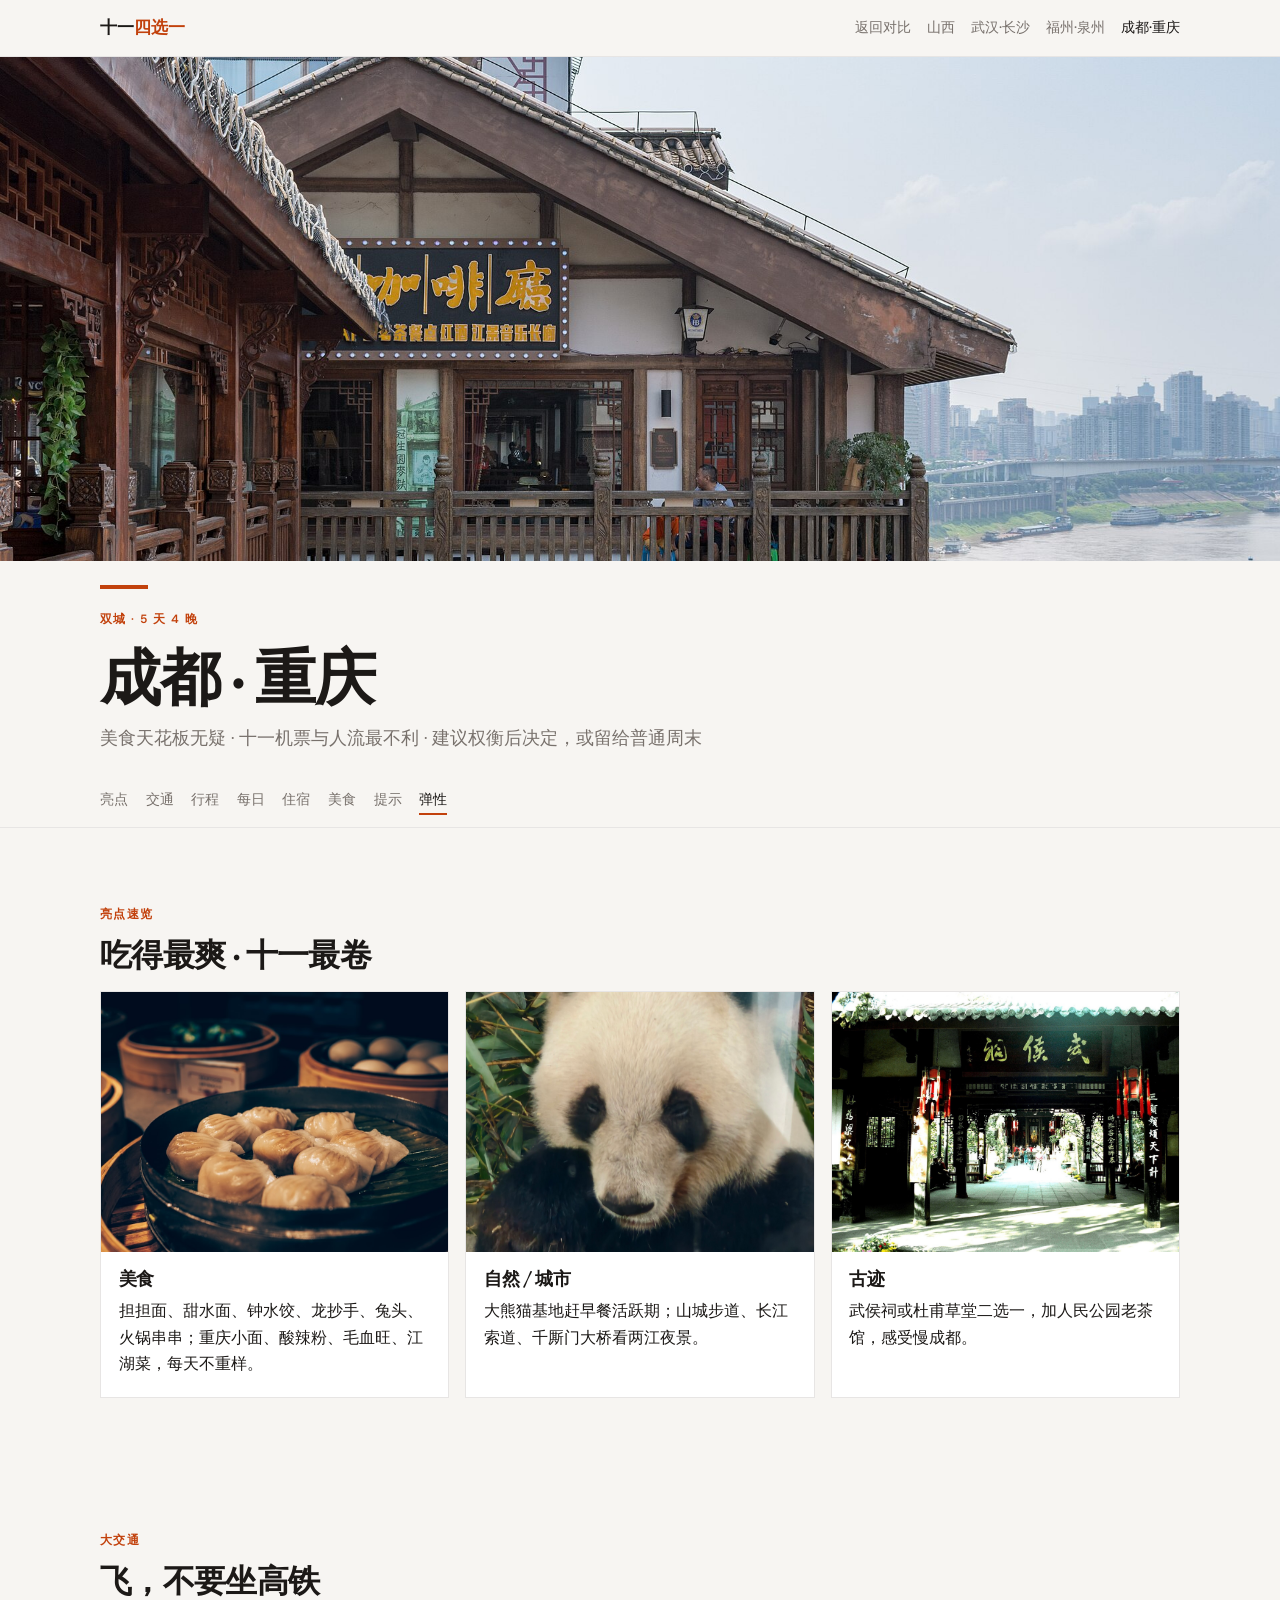
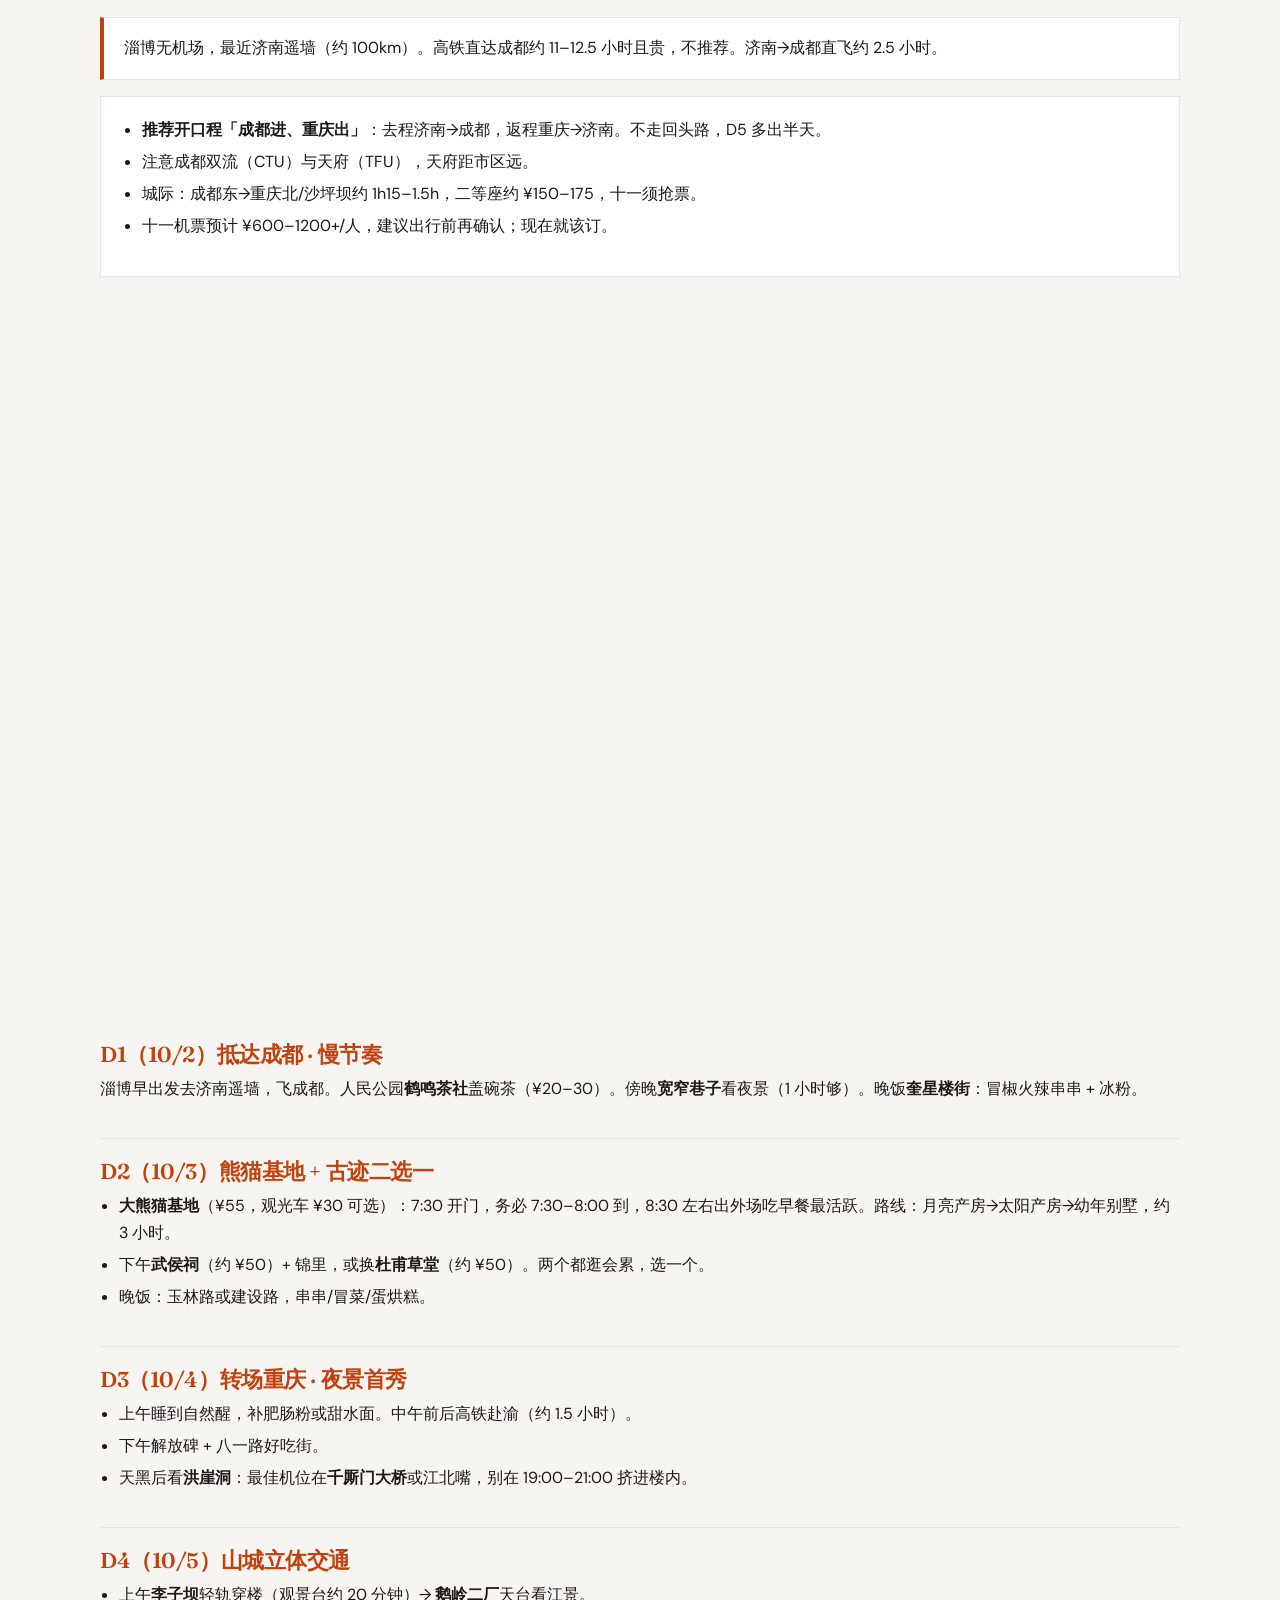
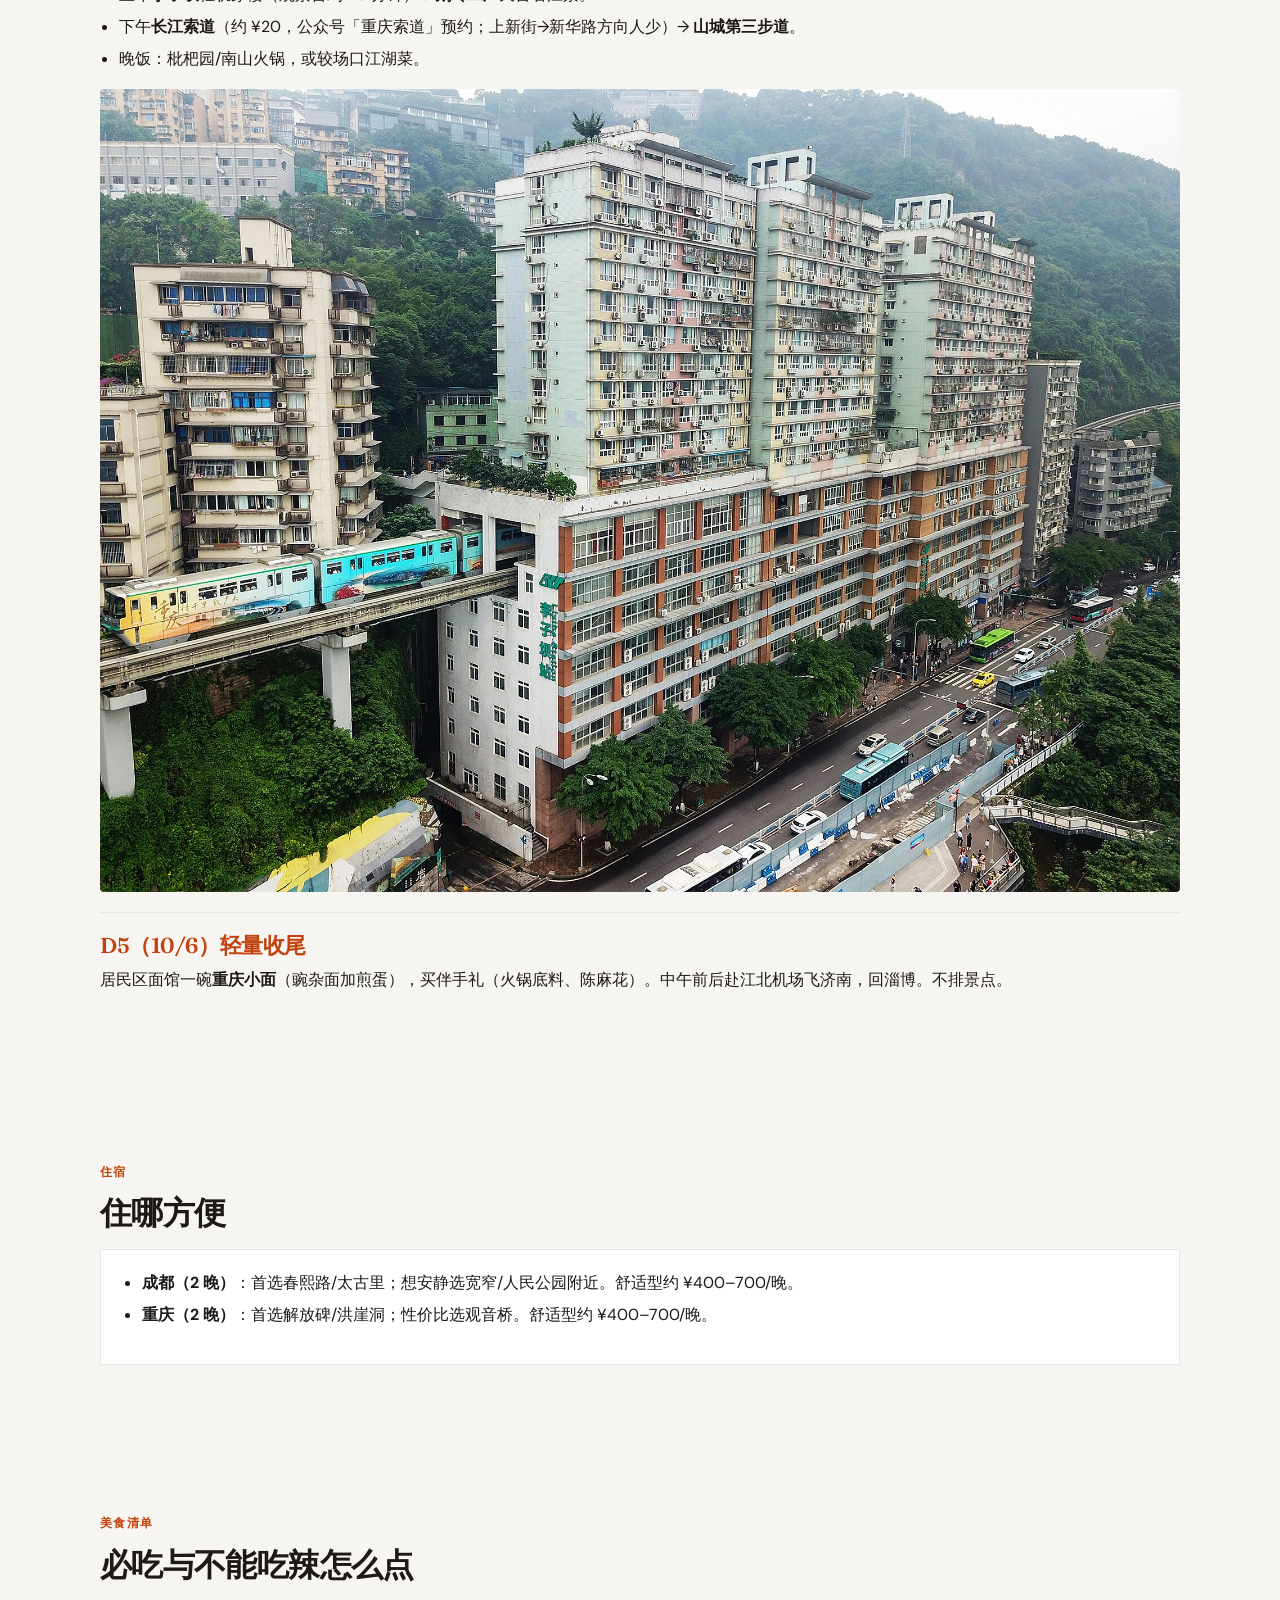
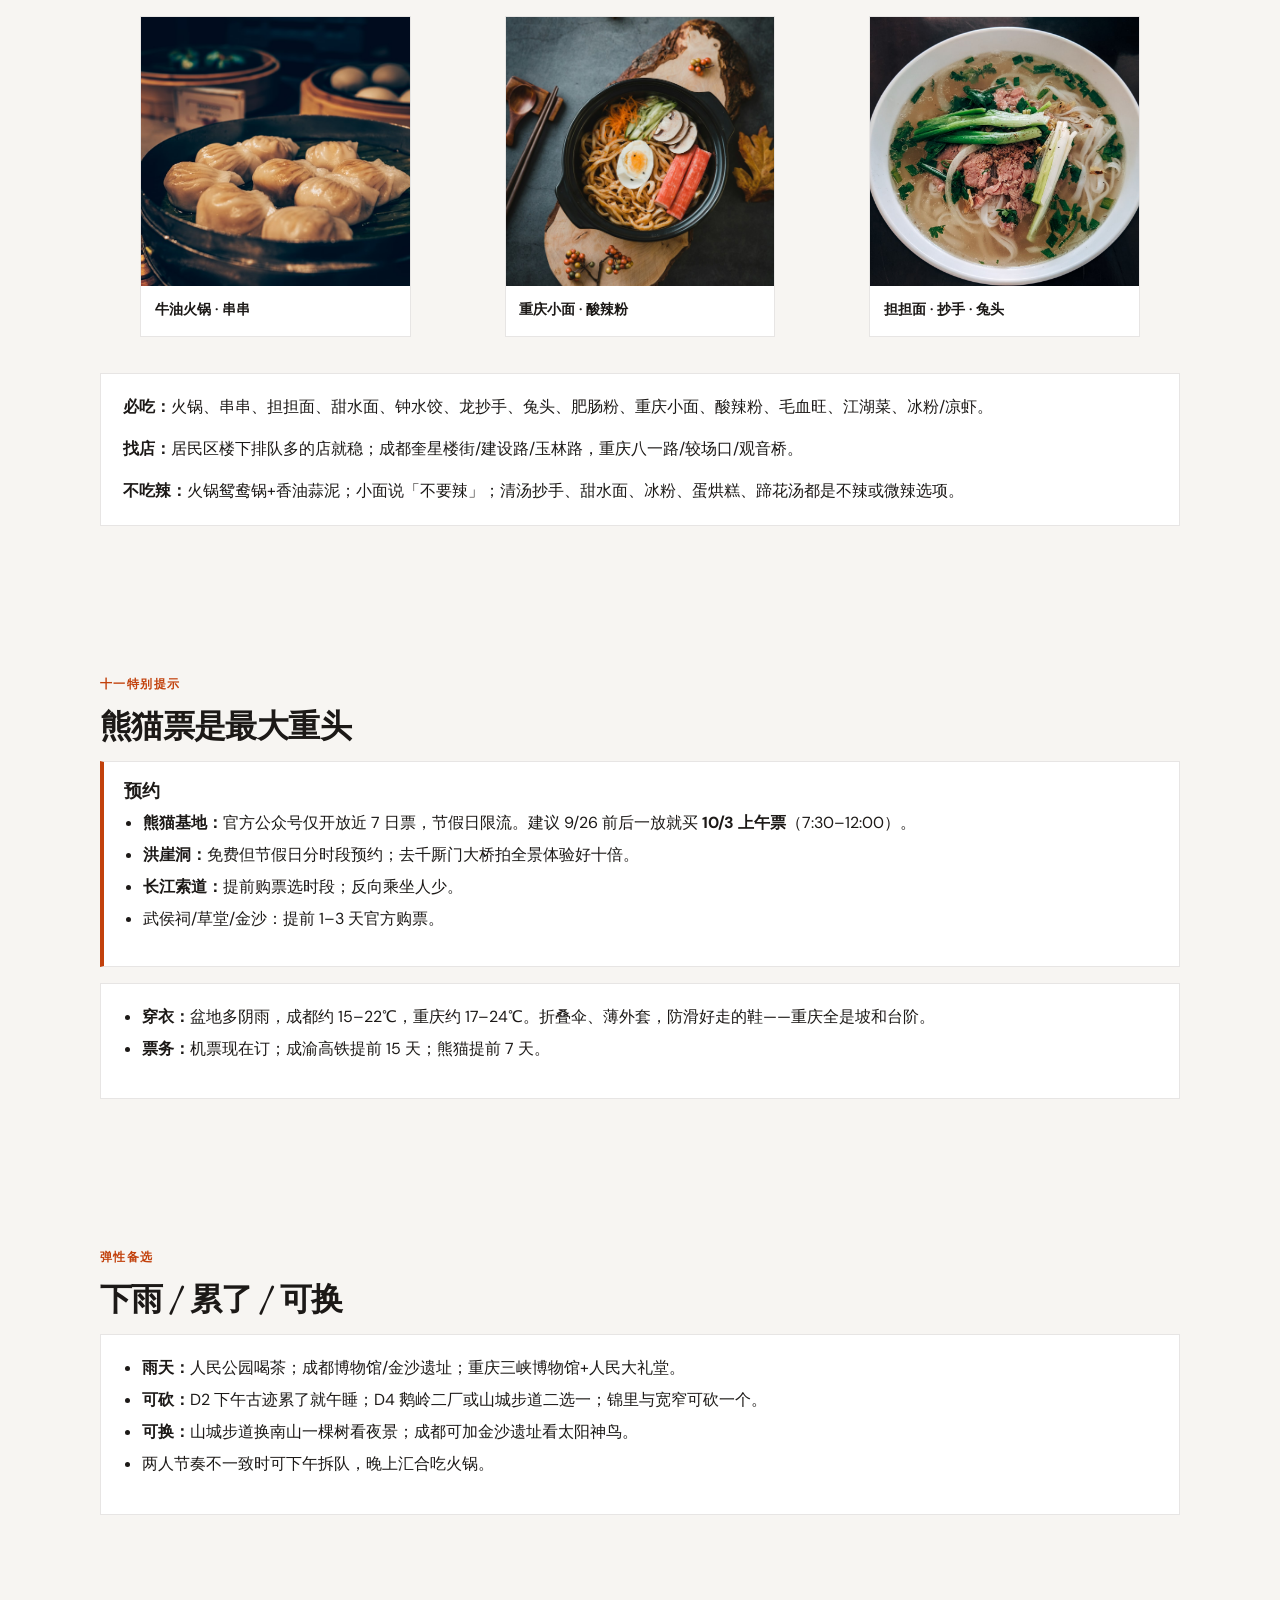
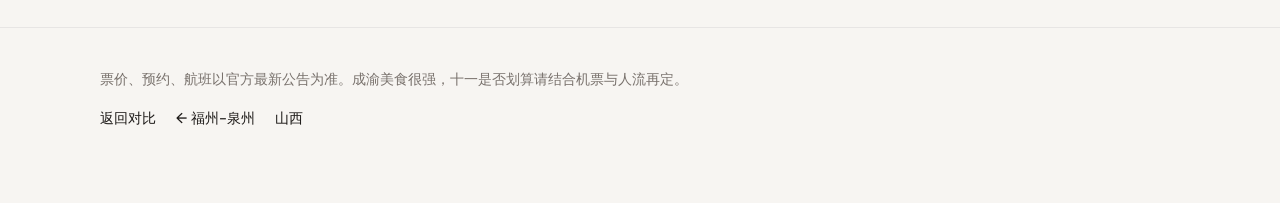
==== chengdu-chongqing.html @ 7f89a3bc "旅游攻略静态网站：山西、成都-重庆、武汉-长沙、福州-泉州 Co-Authored-By: Claude <noreply@anthropic.com>" ====
<!DOCTYPE html>
<html lang="zh-CN">
<head>
  <meta charset="UTF-8">
  <meta name="viewport" content="width=device-width, initial-scale=1">
  <title>成都-重庆 · 双城攻略</title>
  <meta name="description" content="成都-重庆 5 天 4 晚：火锅熊猫、洪崖洞、李子坝，十一建议权衡机票与人流">
  <link rel="preconnect" href="https://fonts.googleapis.com">
  <link rel="preconnect" href="https://fonts.gstatic.com" crossorigin>
  <link href="https://fonts.googleapis.com/css2?family=DM+Sans:ital,opsz,wght@0,9..40,400;0,9..40,500;0,9..40,600;0,9..40,700;1,9..40,400&family=Fraunces:opsz,wght@9..144,500;9..144,600;9..144,700&display=swap" rel="stylesheet">
  <link rel="stylesheet" href="assets/css/main.css">
</head>
<body data-theme="chengyu">
  <header class="site-header">
    <div class="site-header__inner">
      <a class="brand" href="index.html">十一<span>四选一</span></a>
      <nav class="nav-links" aria-label="导航">
        <a href="index.html">返回对比</a>
        <a href="shanxi.html">山西</a>
        <a href="wuhan-changsha.html">武汉·长沙</a>
        <a href="fuzhou-quanzhou.html">福州·泉州</a>
        <a href="chengdu-chongqing.html" class="is-active">成都·重庆</a>
      </nav>
    </div>
  </header>

  <section class="page-hero">
    <div class="page-hero__media">
      <img src="assets/images/chengdu-chongqing/hero.jpg" alt="重庆洪崖洞夜景" width="1800" height="1200" fetchpriority="high">
    </div>
    <div class="page-hero__copy">
      <span class="accent-bar" aria-hidden="true"></span>
      <p class="eyebrow">双城 · 5 天 4 晚</p>
      <h1 class="display">成都 · 重庆</h1>
      <p class="lead">美食天花板无疑 · 十一机票与人流最不利 · 建议权衡后决定，或留给普通周末</p>
    </div>
  </section>

  <nav class="toc" aria-label="本页目录">
    <div class="toc__inner">
      <a href="#highlights">亮点</a>
      <a href="#transport">交通</a>
      <a href="#itinerary">行程</a>
      <a href="#days">每日</a>
      <a href="#stay">住宿</a>
      <a href="#food">美食</a>
      <a href="#tips">提示</a>
      <a href="#flex">弹性</a>
    </div>
  </nav>

  <main class="container">
    <section class="section" id="highlights">
      <p class="eyebrow reveal">亮点速览</p>
      <h2 class="reveal">吃得最爽 · 十一最卷</h2>
      <div class="mosaic">
        <article class="mosaic-card reveal">
          <img src="assets/images/chengdu-chongqing/hotpot.jpg" alt="火锅" loading="lazy">
          <div class="mosaic-card__body">
            <h3>美食</h3>
            <p>担担面、甜水面、钟水饺、龙抄手、兔头、火锅串串；重庆小面、酸辣粉、毛血旺、江湖菜，每天不重样。</p>
          </div>
        </article>
        <article class="mosaic-card reveal">
          <img src="assets/images/chengdu-chongqing/panda.jpg" alt="大熊猫" loading="lazy">
          <div class="mosaic-card__body">
            <h3>自然 / 城市</h3>
            <p>大熊猫基地赶早餐活跃期；山城步道、长江索道、千厮门大桥看两江夜景。</p>
          </div>
        </article>
        <article class="mosaic-card reveal">
          <img src="assets/images/chengdu-chongqing/wuhou.jpg" alt="武侯祠" loading="lazy">
          <div class="mosaic-card__body">
            <h3>古迹</h3>
            <p>武侯祠或杜甫草堂二选一，加人民公园老茶馆，感受慢成都。</p>
          </div>
        </article>
      </div>
    </section>

    <section class="section" id="transport">
      <p class="eyebrow reveal">大交通</p>
      <h2 class="reveal">飞，不要坐高铁</h2>
      <div class="callout reveal">
        <p style="margin:0">淄博无机场，最近济南遥墙（约 100km）。高铁直达成都约 11–12.5 小时且贵，不推荐。济南→成都直飞约 2.5 小时。</p>
      </div>
      <div class="panel reveal">
        <ul>
          <li><strong>推荐开口程「成都进、重庆出」</strong>：去程济南→成都，返程重庆→济南。不走回头路，D5 多出半天。</li>
          <li>注意成都双流（CTU）与天府（TFU），天府距市区远。</li>
          <li>城际：成都东→重庆北/沙坪坝约 1h15–1.5h，二等座约 ¥150–175，十一须抢票。</li>
          <li>十一机票预计 ¥600–1200+/人，建议出行前再确认；现在就该订。</li>
        </ul>
      </div>
    </section>

    <section class="section" id="itinerary">
      <p class="eyebrow reveal">行程速览</p>
      <h2 class="reveal">五天怎么走</h2>
      <div class="itinerary-desktop reveal">
        <table class="schedule-table">
          <thead><tr><th>日期</th><th>上午</th><th>下午</th><th>晚上</th></tr></thead>
          <tbody>
            <tr><td>D1 10/2</td><td>淄博→济南机场飞成都</td><td>人民公园喝茶</td><td>宽窄巷子+奎星楼街</td></tr>
            <tr><td>D2 10/3</td><td>大熊猫基地（赶早）</td><td>武侯祠/草堂二选一</td><td>玉林路/建设路</td></tr>
            <tr><td>D3 10/4</td><td>补吃小吃</td><td>高铁赴渝、解放碑</td><td>洪崖洞+千厮门大桥</td></tr>
            <tr><td>D4 10/5</td><td>李子坝+鹅岭二厂</td><td>长江索道+山城步道</td><td>火锅/江湖菜</td></tr>
            <tr><td>D5 10/6</td><td>重庆小面、伴手礼</td><td>飞济南回淄博</td><td>—</td></tr>
          </tbody>
        </table>
      </div>
      <div class="itinerary-mobile">
        <article class="day-card reveal"><div class="day-card__date">D1 · 10/2</div><dl><dt>白天</dt><dd>飞达成都、鹤鸣茶社</dd><dt>晚上</dt><dd>宽窄巷子+奎星楼街</dd></dl></article>
        <article class="day-card reveal"><div class="day-card__date">D2 · 10/3</div><dl><dt>上午</dt><dd>熊猫基地赶早</dd><dt>下午</dt><dd>武侯祠或草堂</dd></dl></article>
        <article class="day-card reveal"><div class="day-card__date">D3 · 10/4</div><dl><dt>下午</dt><dd>高铁赴渝</dd><dt>晚上</dt><dd>洪崖洞夜景</dd></dl></article>
        <article class="day-card reveal"><div class="day-card__date">D4 · 10/5</div><dl><dt>上午</dt><dd>李子坝+鹅岭二厂</dd><dt>下午</dt><dd>索道+山城步道</dd></dl></article>
        <article class="day-card reveal"><div class="day-card__date">D5 · 10/6</div><dl><dt>上午</dt><dd>小面收尾</dd><dt>下午</dt><dd>飞返</dd></dl></article>
      </div>
    </section>

    <section class="section" id="days">
      <p class="eyebrow reveal">每日详细安排</p>
      <h2 class="reveal">一天天怎么玩</h2>

      <article class="day-block reveal">
        <h3>D1（10/2）抵达成都 · 慢节奏</h3>
        <p>淄博早出发去济南遥墙，飞成都。人民公园<strong>鹤鸣茶社</strong>盖碗茶（¥20–30）。傍晚<strong>宽窄巷子</strong>看夜景（1 小时够）。晚饭<strong>奎星楼街</strong>：冒椒火辣串串 + 冰粉。</p>
      </article>

      <article class="day-block reveal">
        <h3>D2（10/3）熊猫基地 + 古迹二选一</h3>
        <ul>
          <li><strong>大熊猫基地</strong>（¥55，观光车 ¥30 可选）：7:30 开门，务必 7:30–8:00 到，8:30 左右出外场吃早餐最活跃。路线：月亮产房→太阳产房→幼年别墅，约 3 小时。</li>
          <li>下午<strong>武侯祠</strong>（约 ¥50）+ 锦里，或换<strong>杜甫草堂</strong>（约 ¥50）。两个都逛会累，选一个。</li>
          <li>晚饭：玉林路或建设路，串串/冒菜/蛋烘糕。</li>
        </ul>
      </article>

      <article class="day-block reveal">
        <h3>D3（10/4）转场重庆 · 夜景首秀</h3>
        <ul>
          <li>上午睡到自然醒，补肥肠粉或甜水面。中午前后高铁赴渝（约 1.5 小时）。</li>
          <li>下午解放碑 + 八一路好吃街。</li>
          <li>天黑后看<strong>洪崖洞</strong>：最佳机位在<strong>千厮门大桥</strong>或江北嘴，别在 19:00–21:00 挤进楼内。</li>
        </ul>
      </article>

      <article class="day-block reveal">
        <h3>D4（10/5）山城立体交通</h3>
        <ul>
          <li>上午<strong>李子坝</strong>轻轨穿楼（观景台约 20 分钟）→ <strong>鹅岭二厂</strong>天台看江景。</li>
          <li>下午<strong>长江索道</strong>（约 ¥20，公众号「重庆索道」预约；上新街→新华路方向人少）→ <strong>山城第三步道</strong>。</li>
          <li>晚饭：枇杷园/南山火锅，或较场口江湖菜。</li>
        </ul>
        <img src="assets/images/chengdu-chongqing/liziba.jpg" alt="李子坝轻轨穿楼" loading="lazy" style="border-radius:var(--radius);margin-top:0.75rem">
      </article>

      <article class="day-block reveal">
        <h3>D5（10/6）轻量收尾</h3>
        <p>居民区面馆一碗<strong>重庆小面</strong>（豌杂面加煎蛋），买伴手礼（火锅底料、陈麻花）。中午前后赴江北机场飞济南，回淄博。不排景点。</p>
      </article>
    </section>

    <section class="section" id="stay">
      <p class="eyebrow reveal">住宿</p>
      <h2 class="reveal">住哪方便</h2>
      <div class="panel reveal">
        <ul>
          <li><strong>成都（2 晚）</strong>：首选春熙路/太古里；想安静选宽窄/人民公园附近。舒适型约 ¥400–700/晚。</li>
          <li><strong>重庆（2 晚）</strong>：首选解放碑/洪崖洞；性价比选观音桥。舒适型约 ¥400–700/晚。</li>
        </ul>
      </div>
    </section>

    <section class="section" id="food">
      <p class="eyebrow reveal">美食清单</p>
      <h2 class="reveal">必吃与不能吃辣怎么点</h2>
      <div class="food-grid reveal">
        <figure class="food-card"><img src="assets/images/chengdu-chongqing/hotpot.jpg" alt="火锅" loading="lazy"><figcaption>牛油火锅 · 串串</figcaption></figure>
        <figure class="food-card"><img src="assets/images/chengdu-chongqing/xiaomian.jpg" alt="重庆小面" loading="lazy"><figcaption>重庆小面 · 酸辣粉</figcaption></figure>
        <figure class="food-card"><img src="assets/images/chengdu-chongqing/skewer.jpg" alt="川渝小吃" loading="lazy"><figcaption>担担面 · 抄手 · 兔头</figcaption></figure>
      </div>
      <div class="panel reveal" style="margin-top:1.25rem">
        <p><strong>必吃：</strong>火锅、串串、担担面、甜水面、钟水饺、龙抄手、兔头、肥肠粉、重庆小面、酸辣粉、毛血旺、江湖菜、冰粉/凉虾。</p>
        <p><strong>找店：</strong>居民区楼下排队多的店就稳；成都奎星楼街/建设路/玉林路，重庆八一路/较场口/观音桥。</p>
        <p style="margin-bottom:0"><strong>不吃辣：</strong>火锅鸳鸯锅+香油蒜泥；小面说「不要辣」；清汤抄手、甜水面、冰粉、蛋烘糕、蹄花汤都是不辣或微辣选项。</p>
      </div>
    </section>

    <section class="section" id="tips">
      <p class="eyebrow reveal">十一特别提示</p>
      <h2 class="reveal">熊猫票是最大重头</h2>
      <div class="callout reveal">
        <h3>预约</h3>
        <ul>
          <li><strong>熊猫基地：</strong>官方公众号仅开放近 7 日票，节假日限流。建议 9/26 前后一放就买 <strong>10/3 上午票</strong>（7:30–12:00）。</li>
          <li><strong>洪崖洞：</strong>免费但节假日分时段预约；去千厮门大桥拍全景体验好十倍。</li>
          <li><strong>长江索道：</strong>提前购票选时段；反向乘坐人少。</li>
          <li>武侯祠/草堂/金沙：提前 1–3 天官方购票。</li>
        </ul>
      </div>
      <div class="panel reveal">
        <ul>
          <li><strong>穿衣：</strong>盆地多阴雨，成都约 15–22℃，重庆约 17–24℃。折叠伞、薄外套，防滑好走的鞋——重庆全是坡和台阶。</li>
          <li><strong>票务：</strong>机票现在订；成渝高铁提前 15 天；熊猫提前 7 天。</li>
        </ul>
      </div>
    </section>

    <section class="section" id="flex">
      <p class="eyebrow reveal">弹性备选</p>
      <h2 class="reveal">下雨 / 累了 / 可换</h2>
      <div class="panel reveal">
        <ul>
          <li><strong>雨天：</strong>人民公园喝茶；成都博物馆/金沙遗址；重庆三峡博物馆+人民大礼堂。</li>
          <li><strong>可砍：</strong>D2 下午古迹累了就午睡；D4 鹅岭二厂或山城步道二选一；锦里与宽窄可砍一个。</li>
          <li><strong>可换：</strong>山城步道换南山一棵树看夜景；成都可加金沙遗址看太阳神鸟。</li>
          <li>两人节奏不一致时可下午拆队，晚上汇合吃火锅。</li>
        </ul>
      </div>
    </section>
  </main>

  <footer class="site-footer">
    <div class="container">
      <p>票价、预约、航班以官方最新公告为准。成渝美食很强，十一是否划算请结合机票与人流再定。</p>
      <div class="site-footer__links">
        <a href="index.html">返回对比</a>
        <a href="fuzhou-quanzhou.html">← 福州-泉州</a>
        <a href="shanxi.html">山西</a>
      </div>
    </div>
  </footer>
  <script src="assets/js/main.js"></script>
</body>
</html>
---- assets/css/main.css ----
/* 2026 十一 · 四选一 — design tokens & layout */

:root {
  --bg: #f7f5f2;
  --surface: #ffffff;
  --ink: #1c1917;
  --muted: #78716c;
  --line: #e7e5e4;
  --accent: #0f766e;
  --accent-shanxi: #b45309;
  --accent-wuhan: #0f766e;
  --accent-fujian: #0369a1;
  --accent-chengyu: #c2410c;
  --radius: 4px;
  --shadow: 0 12px 40px rgba(28, 25, 23, 0.08);
  --font-display: "Fraunces", "Songti SC", "Noto Serif SC", serif;
  --font-body: "DM Sans", "PingFang SC", "Hiragino Sans GB", "Noto Sans SC", sans-serif;
  --space: clamp(1.25rem, 4vw, 2.5rem);
  --max: 1080px;
}

body[data-theme="shanxi"] { --accent: var(--accent-shanxi); }
body[data-theme="wuhan"] { --accent: var(--accent-wuhan); }
body[data-theme="fujian"] { --accent: var(--accent-fujian); }
body[data-theme="chengyu"] { --accent: var(--accent-chengyu); }

*,
*::before,
*::after {
  box-sizing: border-box;
}

html {
  scroll-behavior: smooth;
  -webkit-text-size-adjust: 100%;
}

body {
  margin: 0;
  font-family: var(--font-body);
  font-size: 1rem;
  line-height: 1.65;
  color: var(--ink);
  background: var(--bg);
}

img {
  max-width: 100%;
  height: auto;
  display: block;
}

a {
  color: var(--accent);
  text-decoration-thickness: 1px;
  text-underline-offset: 0.2em;
}

a:hover {
  color: var(--ink);
}

:focus-visible {
  outline: 2px solid var(--accent);
  outline-offset: 3px;
}

h1, h2, h3, .display {
  font-family: var(--font-display);
  font-weight: 600;
  line-height: 1.2;
  letter-spacing: -0.02em;
}

h1 { font-size: clamp(2.2rem, 7vw, 3.6rem); margin: 0 0 0.6rem; }
h2 { font-size: clamp(1.5rem, 4vw, 2rem); margin: 0 0 1rem; }
h3 { font-size: 1.15rem; margin: 0 0 0.5rem; }

p { margin: 0 0 1rem; }
ul, ol { margin: 0 0 1rem; padding-left: 1.2rem; }
li + li { margin-top: 0.35rem; }

.container {
  width: min(100% - 2.5rem, var(--max));
  margin-inline: auto;
}

.section {
  padding: calc(var(--space) * 1.6) 0;
}

.eyebrow {
  display: inline-block;
  font-size: 0.75rem;
  font-weight: 600;
  letter-spacing: 0.12em;
  text-transform: uppercase;
  color: var(--accent);
  margin-bottom: 0.75rem;
}

.muted { color: var(--muted); }
.lead { font-size: 1.1rem; color: var(--muted); max-width: 40rem; }

/* Header */
.site-header {
  position: sticky;
  top: 0;
  z-index: 40;
  background: rgba(247, 245, 242, 0.92);
  backdrop-filter: blur(10px);
  border-bottom: 1px solid var(--line);
}

.site-header__inner {
  display: flex;
  align-items: center;
  gap: 1rem;
  min-height: 3.5rem;
  width: min(100% - 2rem, var(--max));
  margin-inline: auto;
}

.brand {
  font-family: var(--font-display);
  font-weight: 600;
  font-size: 1.05rem;
  color: var(--ink);
  text-decoration: none;
  white-space: nowrap;
  flex-shrink: 0;
}

.brand span {
  color: var(--accent);
}

.nav-links {
  display: flex;
  gap: 0.15rem 1rem;
  overflow-x: auto;
  -webkit-overflow-scrolling: touch;
  scrollbar-width: none;
  margin-left: auto;
  padding: 0.5rem 0;
}

.nav-links::-webkit-scrollbar { display: none; }

.nav-links a {
  color: var(--muted);
  text-decoration: none;
  font-size: 0.9rem;
  font-weight: 500;
  white-space: nowrap;
}

.nav-links a:hover,
.nav-links a.is-active {
  color: var(--ink);
}

/* Buttons */
.btn {
  display: inline-flex;
  align-items: center;
  justify-content: center;
  gap: 0.4rem;
  padding: 0.75rem 1.25rem;
  border-radius: 999px;
  border: 1px solid var(--ink);
  background: transparent;
  color: var(--ink);
  font: inherit;
  font-weight: 600;
  font-size: 0.95rem;
  text-decoration: none;
  cursor: pointer;
  transition: background 0.2s, color 0.2s, transform 0.2s;
}

.btn:hover {
  background: var(--ink);
  color: var(--bg);
  text-decoration: none;
}

.btn-primary {
  background: var(--accent);
  border-color: var(--accent);
  color: #fff;
}

.btn-primary:hover {
  background: var(--ink);
  border-color: var(--ink);
  color: #fff;
}

.btn-group {
  display: flex;
  flex-wrap: wrap;
  gap: 0.75rem;
  margin-top: 1.5rem;
}

/* Home hero — full bleed image, text below (no overlays) */
.home-hero {
  padding: 0;
}

.home-hero__media {
  width: 100%;
  aspect-ratio: 16 / 9;
  max-height: min(68vh, 620px);
  overflow: hidden;
  background: #ddd;
}

.home-hero__media img {
  width: 100%;
  height: 100%;
  object-fit: cover;
}

.home-hero__copy {
  width: min(100% - 2.5rem, var(--max));
  margin: 0 auto;
  padding: var(--space) 0 calc(var(--space) * 1.4);
}

.home-hero__copy .display {
  font-size: clamp(2.4rem, 8vw, 4rem);
}

/* Verdict */
.verdict {
  background: var(--surface);
  border: 1px solid var(--line);
  border-left: 4px solid var(--accent);
  padding: 1.25rem 1.5rem;
  box-shadow: var(--shadow);
}

.verdict strong {
  font-family: var(--font-display);
  font-size: 1.25rem;
}

/* Tables */
.table-scroll {
  overflow-x: auto;
  -webkit-overflow-scrolling: touch;
  border: 1px solid var(--line);
  background: var(--surface);
}

.score-table {
  width: 100%;
  border-collapse: collapse;
  font-size: 0.9rem;
  min-width: 640px;
}

.score-table th,
.score-table td {
  padding: 0.75rem 0.9rem;
  text-align: center;
  border-bottom: 1px solid var(--line);
  white-space: nowrap;
}

.score-table th:first-child,
.score-table td:first-child {
  text-align: left;
  position: sticky;
  left: 0;
  background: var(--surface);
  font-weight: 600;
  z-index: 1;
  box-shadow: 4px 0 8px -6px rgba(0, 0, 0, 0.15);
}

.score-table thead th {
  background: #fafaf9;
  font-weight: 600;
  font-size: 0.8rem;
}

.score-table tbody tr:last-child td {
  border-bottom: 0;
  font-weight: 700;
  background: #fafaf9;
}

.score-table .best {
  color: var(--accent);
  font-weight: 700;
}

.weight-note {
  font-size: 0.75rem;
  font-weight: 500;
  color: var(--muted);
}

/* Fit cards / destination cards */
.fit-grid,
.dest-grid {
  display: grid;
  gap: 1rem;
}

@media (min-width: 640px) {
  .fit-grid { grid-template-columns: 1fr 1fr; }
  .dest-grid { grid-template-columns: 1fr 1fr; }
}

@media (min-width: 960px) {
  .dest-grid { grid-template-columns: repeat(4, 1fr); }
}

.fit-card {
  background: var(--surface);
  border: 1px solid var(--line);
  padding: 1.25rem;
  border-top: 3px solid var(--card-accent, var(--accent));
}

.fit-card h3 {
  font-family: var(--font-display);
  font-size: 1.35rem;
}

.fit-card p:last-child { margin-bottom: 0; }

.dest-card {
  display: flex;
  flex-direction: column;
  text-decoration: none;
  color: inherit;
  background: var(--surface);
  border: 1px solid var(--line);
  overflow: hidden;
  transition: transform 0.25s ease, box-shadow 0.25s ease;
}

.dest-card:hover {
  transform: translateY(-4px);
  box-shadow: var(--shadow);
  color: inherit;
  text-decoration: none;
}

.dest-card__bar {
  height: 4px;
  background: var(--card-accent, var(--accent));
}

.dest-card__media {
  aspect-ratio: 4 / 3;
  overflow: hidden;
  background: #ddd;
}

.dest-card__media img {
  width: 100%;
  height: 100%;
  object-fit: cover;
  transition: transform 0.4s ease;
}

.dest-card:hover .dest-card__media img {
  transform: scale(1.04);
}

.dest-card__body {
  padding: 1rem 1.1rem 1.25rem;
  flex: 1;
  display: flex;
  flex-direction: column;
}

.dest-card__name {
  font-family: var(--font-display);
  font-size: 1.5rem;
  margin: 0 0 0.35rem;
}

.dest-card__tag {
  display: inline-block;
  margin-top: auto;
  padding-top: 0.75rem;
  font-size: 0.8rem;
  font-weight: 600;
  color: var(--card-accent, var(--accent));
}

/* Timeline */
.timeline {
  list-style: none;
  padding: 0;
  margin: 0;
  border-left: 2px solid var(--line);
}

.timeline li {
  position: relative;
  padding: 0 0 1.5rem 1.5rem;
  margin: 0;
}

.timeline li::before {
  content: "";
  position: absolute;
  left: -6px;
  top: 0.4rem;
  width: 10px;
  height: 10px;
  border-radius: 50%;
  background: var(--accent);
}

.timeline time {
  display: block;
  font-size: 0.8rem;
  font-weight: 700;
  letter-spacing: 0.04em;
  color: var(--accent);
  margin-bottom: 0.25rem;
}

/* Page hero (detail) */
.page-hero {
  padding: 0;
}

.page-hero__media {
  width: 100%;
  aspect-ratio: 16 / 10;
  max-height: min(56vh, 520px);
  overflow: hidden;
  background: #ddd;
}

.page-hero__media img {
  width: 100%;
  height: 100%;
  object-fit: cover;
}

.page-hero__copy {
  width: min(100% - 2.5rem, var(--max));
  margin: 0 auto;
  padding: 1.5rem 0 0.5rem;
}

.accent-bar {
  display: block;
  width: 3rem;
  height: 4px;
  background: var(--accent);
  margin-bottom: 1rem;
}

.page-hero__copy .display {
  font-size: clamp(2.4rem, 8vw, 3.8rem);
}

/* TOC */
.toc {
  position: sticky;
  top: 3.5rem;
  z-index: 30;
  background: rgba(247, 245, 242, 0.96);
  backdrop-filter: blur(8px);
  border-bottom: 1px solid var(--line);
  margin-bottom: 0.5rem;
}

.toc__inner {
  display: flex;
  gap: 0.25rem 1.1rem;
  overflow-x: auto;
  -webkit-overflow-scrolling: touch;
  scrollbar-width: none;
  width: min(100% - 2rem, var(--max));
  margin-inline: auto;
  padding: 0.7rem 0;
}

.toc__inner::-webkit-scrollbar { display: none; }

.toc a {
  color: var(--muted);
  text-decoration: none;
  font-size: 0.85rem;
  font-weight: 500;
  white-space: nowrap;
  padding-bottom: 0.15rem;
  border-bottom: 2px solid transparent;
}

.toc a.is-active,
.toc a:hover {
  color: var(--ink);
  border-bottom-color: var(--accent);
}

/* Highlight mosaic */
.mosaic {
  display: grid;
  gap: 1rem;
}

@media (min-width: 720px) {
  .mosaic { grid-template-columns: repeat(3, 1fr); }
}

.mosaic-card {
  background: var(--surface);
  border: 1px solid var(--line);
  overflow: hidden;
}

.mosaic-card img {
  width: 100%;
  aspect-ratio: 4 / 3;
  object-fit: cover;
}

.mosaic-card__body {
  padding: 1rem 1.1rem 1.2rem;
}

.mosaic-card__body p:last-child { margin-bottom: 0; }

/* Day cards / itinerary */
.itinerary-desktop { display: none; }
.itinerary-mobile { display: grid; gap: 0.75rem; }

@media (min-width: 800px) {
  .itinerary-desktop { display: block; }
  .itinerary-mobile { display: none; }
}

.day-card {
  background: var(--surface);
  border: 1px solid var(--line);
  padding: 1rem 1.1rem;
}

.day-card__date {
  font-size: 0.8rem;
  font-weight: 700;
  color: var(--accent);
  margin-bottom: 0.35rem;
}

.day-card dl {
  margin: 0;
  display: grid;
  gap: 0.5rem;
}

.day-card dt {
  font-size: 0.75rem;
  font-weight: 700;
  letter-spacing: 0.06em;
  text-transform: uppercase;
  color: var(--muted);
}

.day-card dd {
  margin: 0.15rem 0 0;
}

.schedule-table {
  width: 100%;
  border-collapse: collapse;
  background: var(--surface);
  border: 1px solid var(--line);
  font-size: 0.9rem;
}

.schedule-table th,
.schedule-table td {
  padding: 0.75rem 0.9rem;
  border-bottom: 1px solid var(--line);
  text-align: left;
  vertical-align: top;
}

.schedule-table thead th {
  background: #fafaf9;
  font-size: 0.8rem;
}

.schedule-table tbody tr:last-child td { border-bottom: 0; }

/* Day detail blocks */
.day-block {
  padding: 1.25rem 0;
  border-bottom: 1px solid var(--line);
}

.day-block:last-child { border-bottom: 0; }

.day-block h3 {
  font-family: var(--font-display);
  font-size: 1.35rem;
  color: var(--accent);
}

/* Food grid */
.food-grid {
  display: grid;
  grid-template-columns: 1fr 1fr;
  gap: 0.85rem;
}

@media (min-width: 720px) {
  .food-grid { grid-template-columns: repeat(3, 1fr); }
}

.food-card {
  background: var(--surface);
  border: 1px solid var(--line);
  overflow: hidden;
}

.food-card img {
  width: 100%;
  aspect-ratio: 1;
  object-fit: cover;
}

.food-card figcaption {
  padding: 0.7rem 0.85rem 0.9rem;
  font-size: 0.9rem;
  font-weight: 600;
}

/* Callout / tips */
.callout {
  background: var(--surface);
  border: 1px solid var(--line);
  border-left: 4px solid var(--accent);
  padding: 1.1rem 1.25rem;
  margin-bottom: 1rem;
}

.callout h3 { margin-top: 0; }

.panel {
  background: var(--surface);
  border: 1px solid var(--line);
  padding: 1.25rem 1.35rem;
  margin-bottom: 1rem;
}

.panel h3 { margin-top: 0; }

/* Footer */
.site-footer {
  margin-top: 2rem;
  padding: 2.5rem 0 3rem;
  border-top: 1px solid var(--line);
  color: var(--muted);
  font-size: 0.9rem;
}

.site-footer__links {
  display: flex;
  flex-wrap: wrap;
  gap: 0.75rem 1.25rem;
  margin: 1rem 0 1.5rem;
}

.site-footer__links a {
  color: var(--ink);
  text-decoration: none;
  font-weight: 500;
}

.site-footer__links a:hover {
  color: var(--accent);
}

/* Reveal motion */
.reveal {
  opacity: 0;
  transform: translateY(16px);
  transition: opacity 0.55s ease, transform 0.55s ease;
}

.reveal.is-visible {
  opacity: 1;
  transform: none;
}

@media (prefers-reduced-motion: reduce) {
  html { scroll-behavior: auto; }
  .reveal {
    opacity: 1;
    transform: none;
    transition: none;
  }
  .dest-card,
  .dest-card__media img,
  .btn {
    transition: none;
  }
}
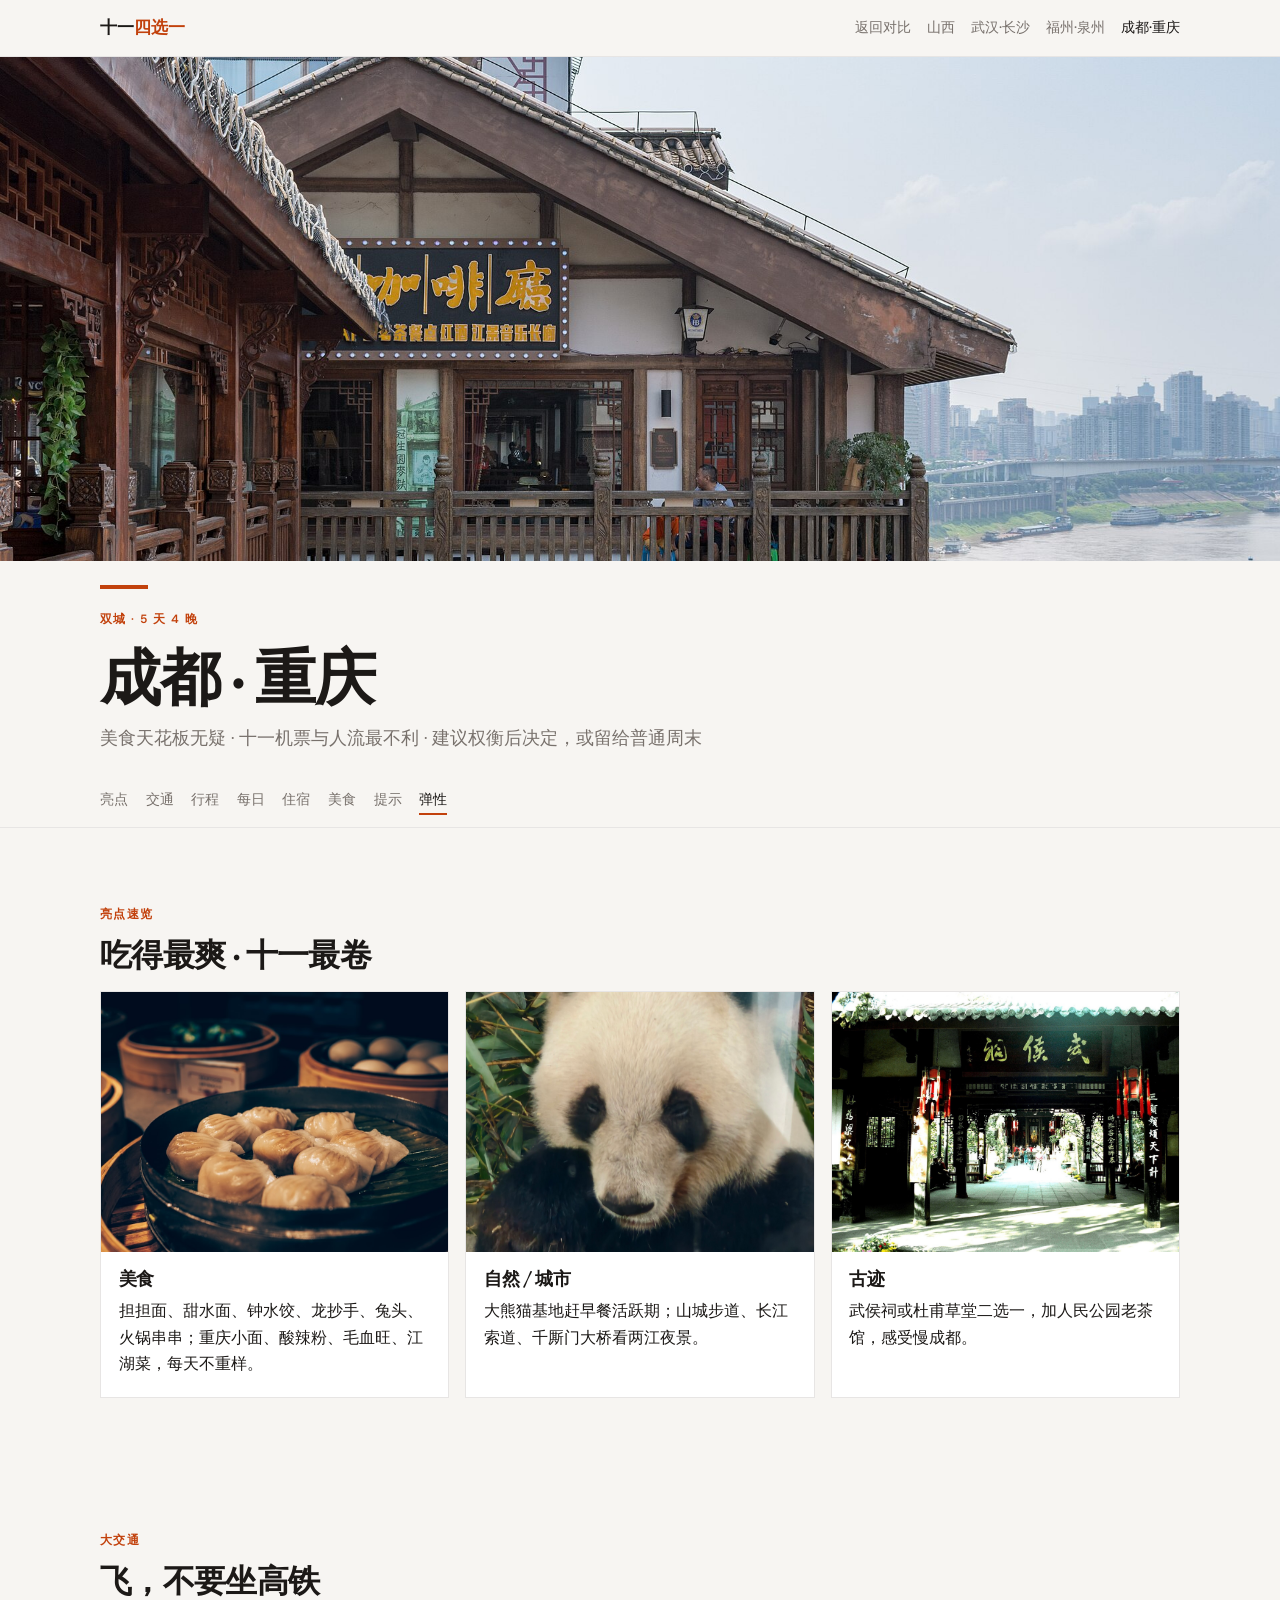
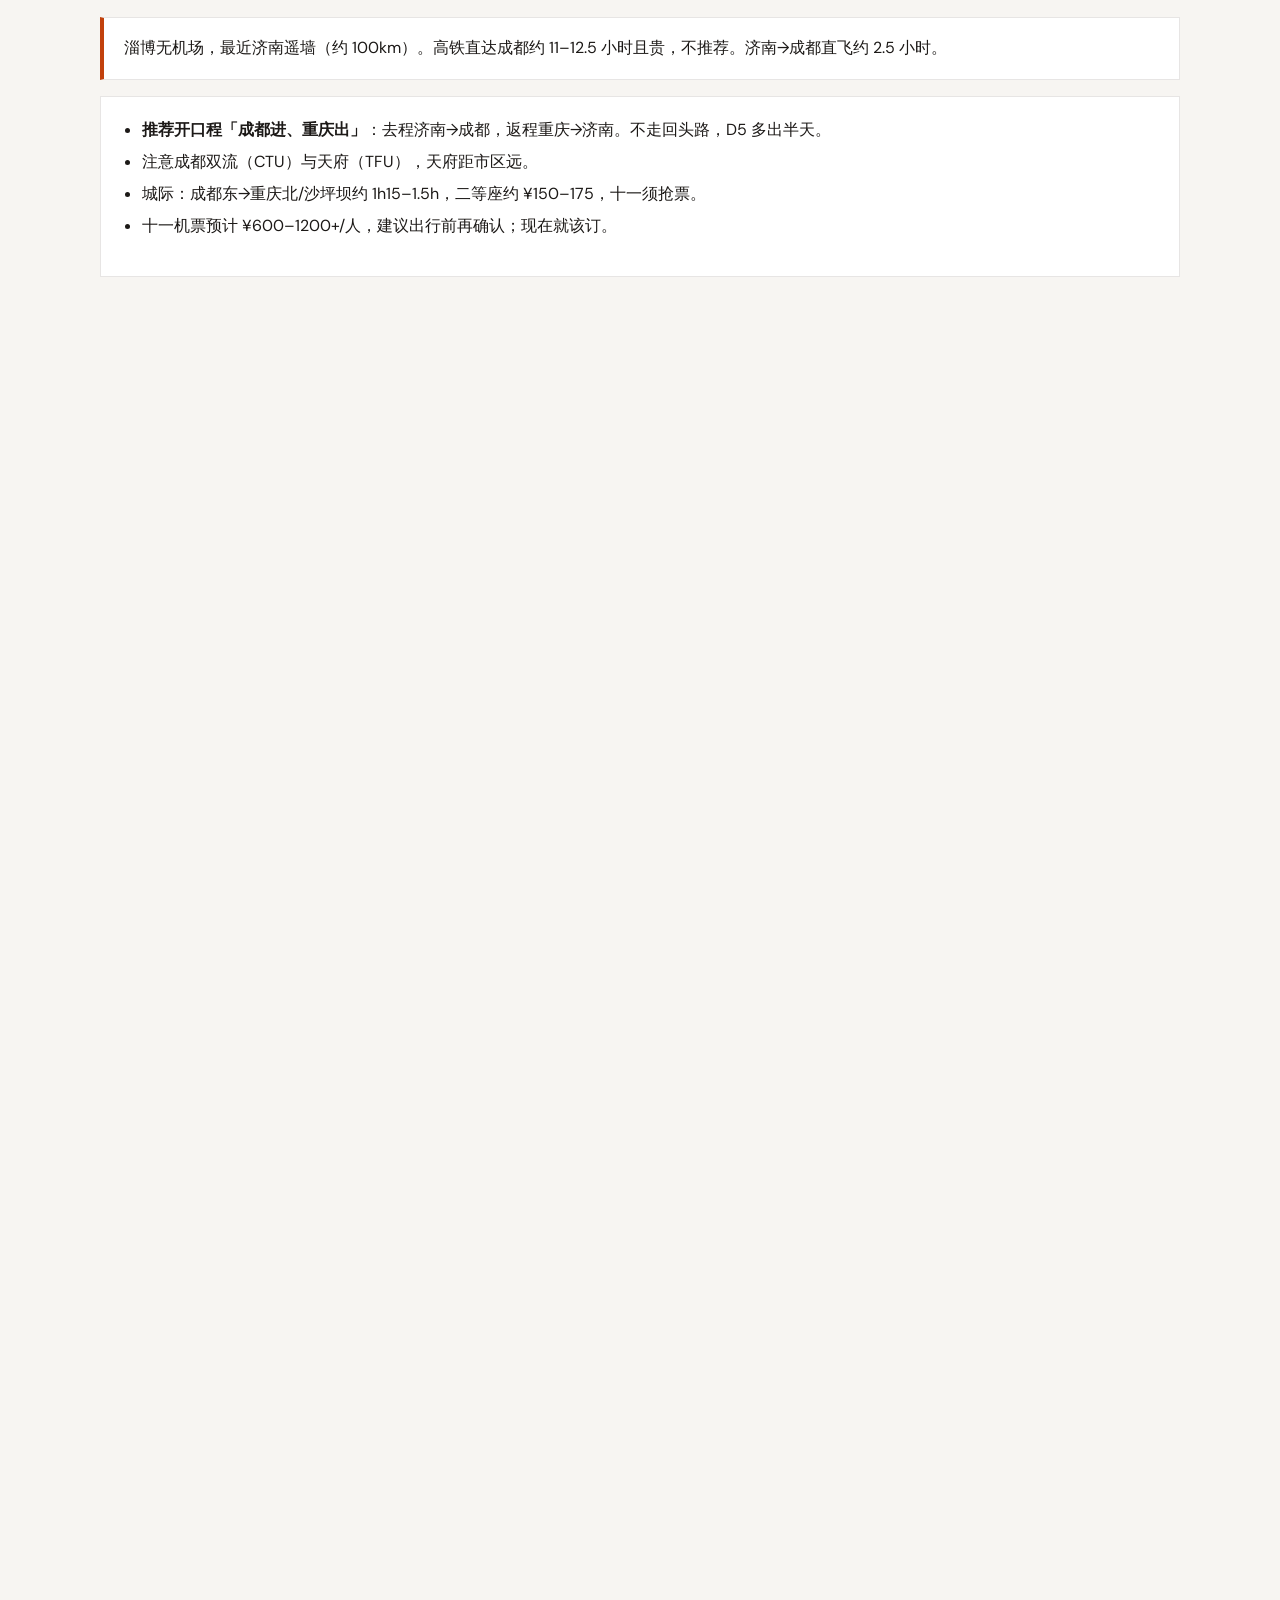
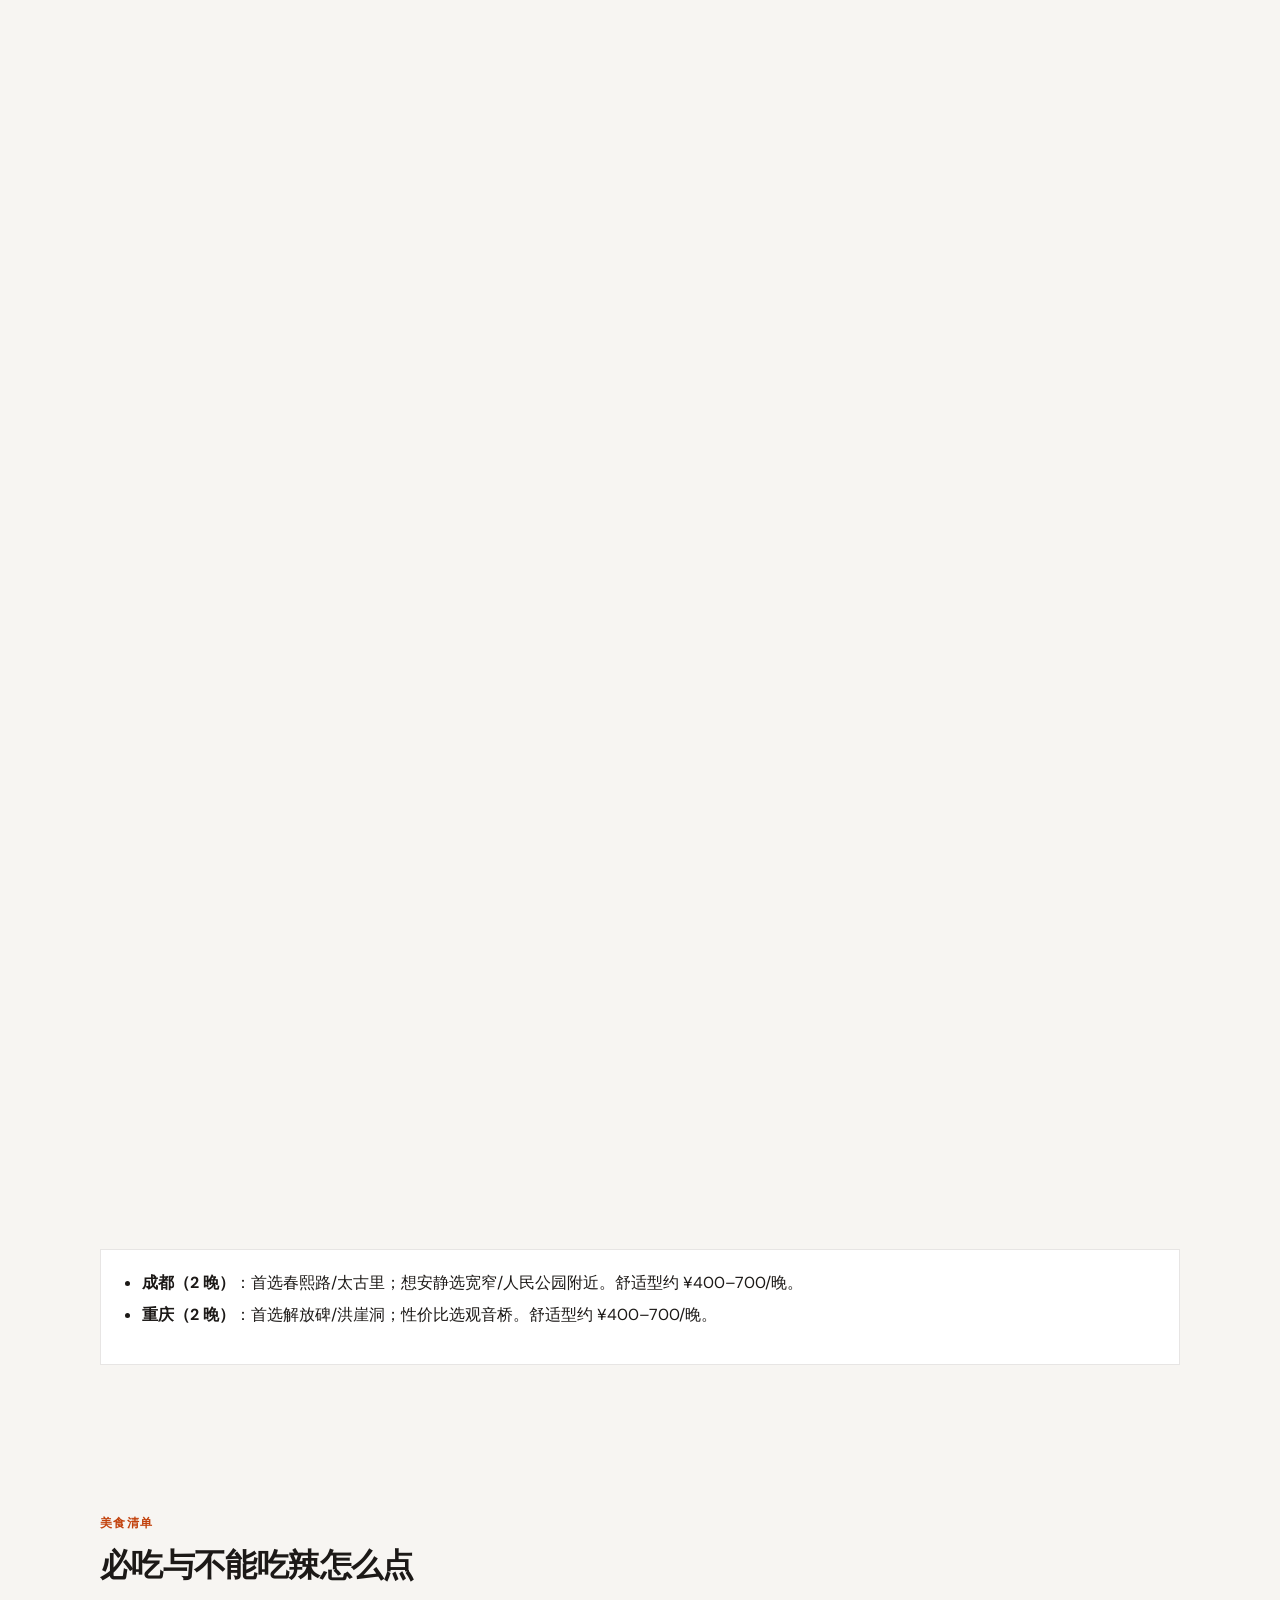
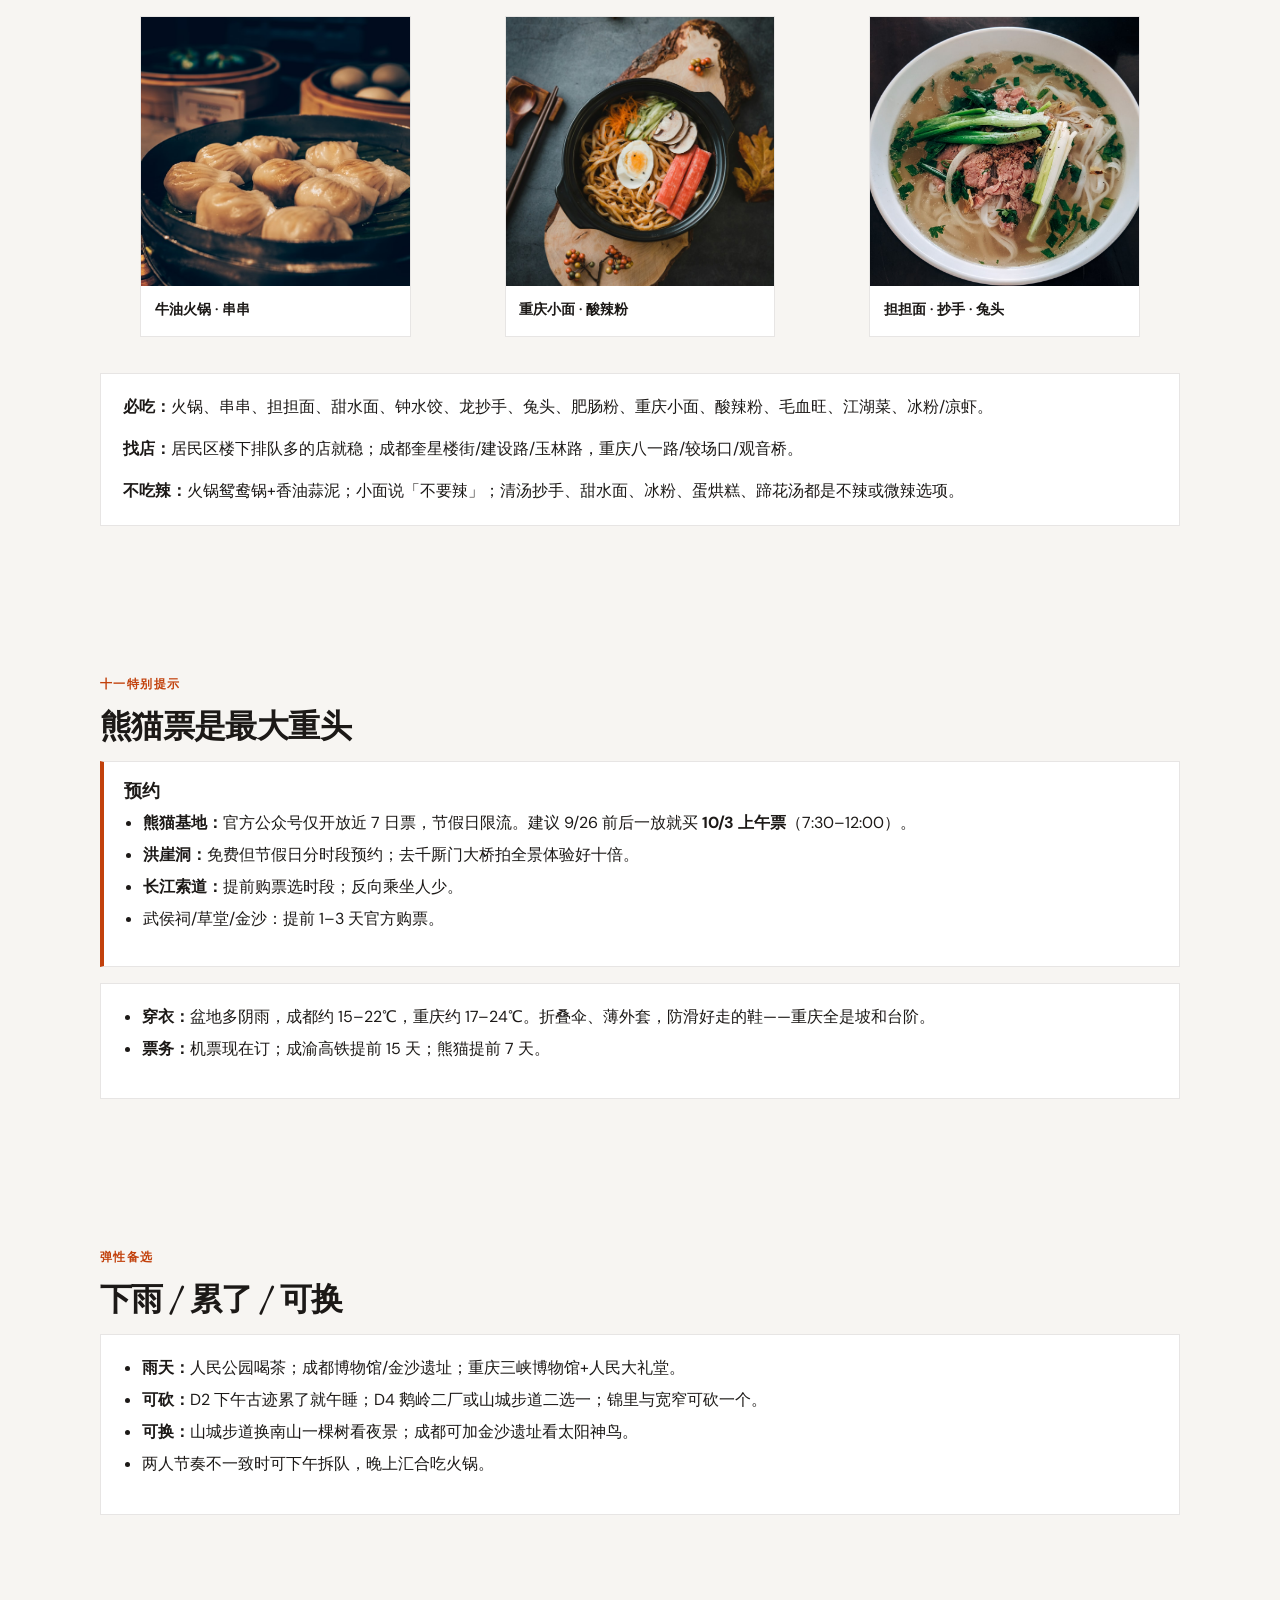
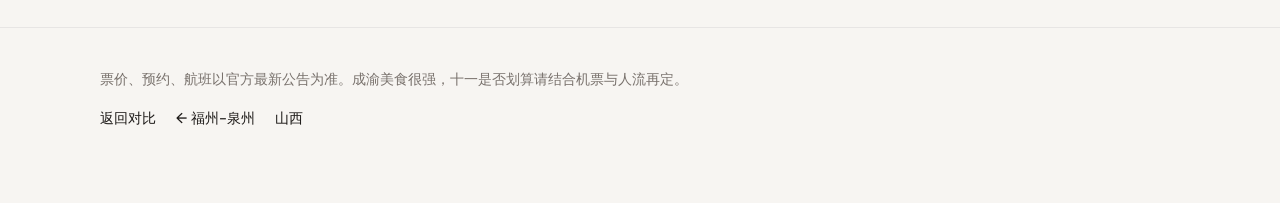
==== commit 3ad3b88b: "备份：提交本地未提交的改动（含 favicon） Co-Authored-By: Claude <noreply@anthropic.com>" ====
--- a/chengdu-chongqing.html
+++ b/chengdu-chongqing.html
@@ -8,6 +8,9 @@
   <link rel="preconnect" href="https://fonts.googleapis.com">
   <link rel="preconnect" href="https://fonts.gstatic.com" crossorigin>
   <link href="https://fonts.googleapis.com/css2?family=DM+Sans:ital,opsz,wght@0,9..40,400;0,9..40,500;0,9..40,600;0,9..40,700;1,9..40,400&family=Fraunces:opsz,wght@9..144,500;9..144,600;9..144,700&display=swap" rel="stylesheet">
+  <link rel="icon" type="image/svg+xml" href="./favicon.svg">
+  <link rel="alternate icon" type="image/png" href="./favicon-180.png">
+  <link rel="apple-touch-icon" href="./favicon-180.png">
   <link rel="stylesheet" href="assets/css/main.css">
 </head>
 <body data-theme="chengyu">
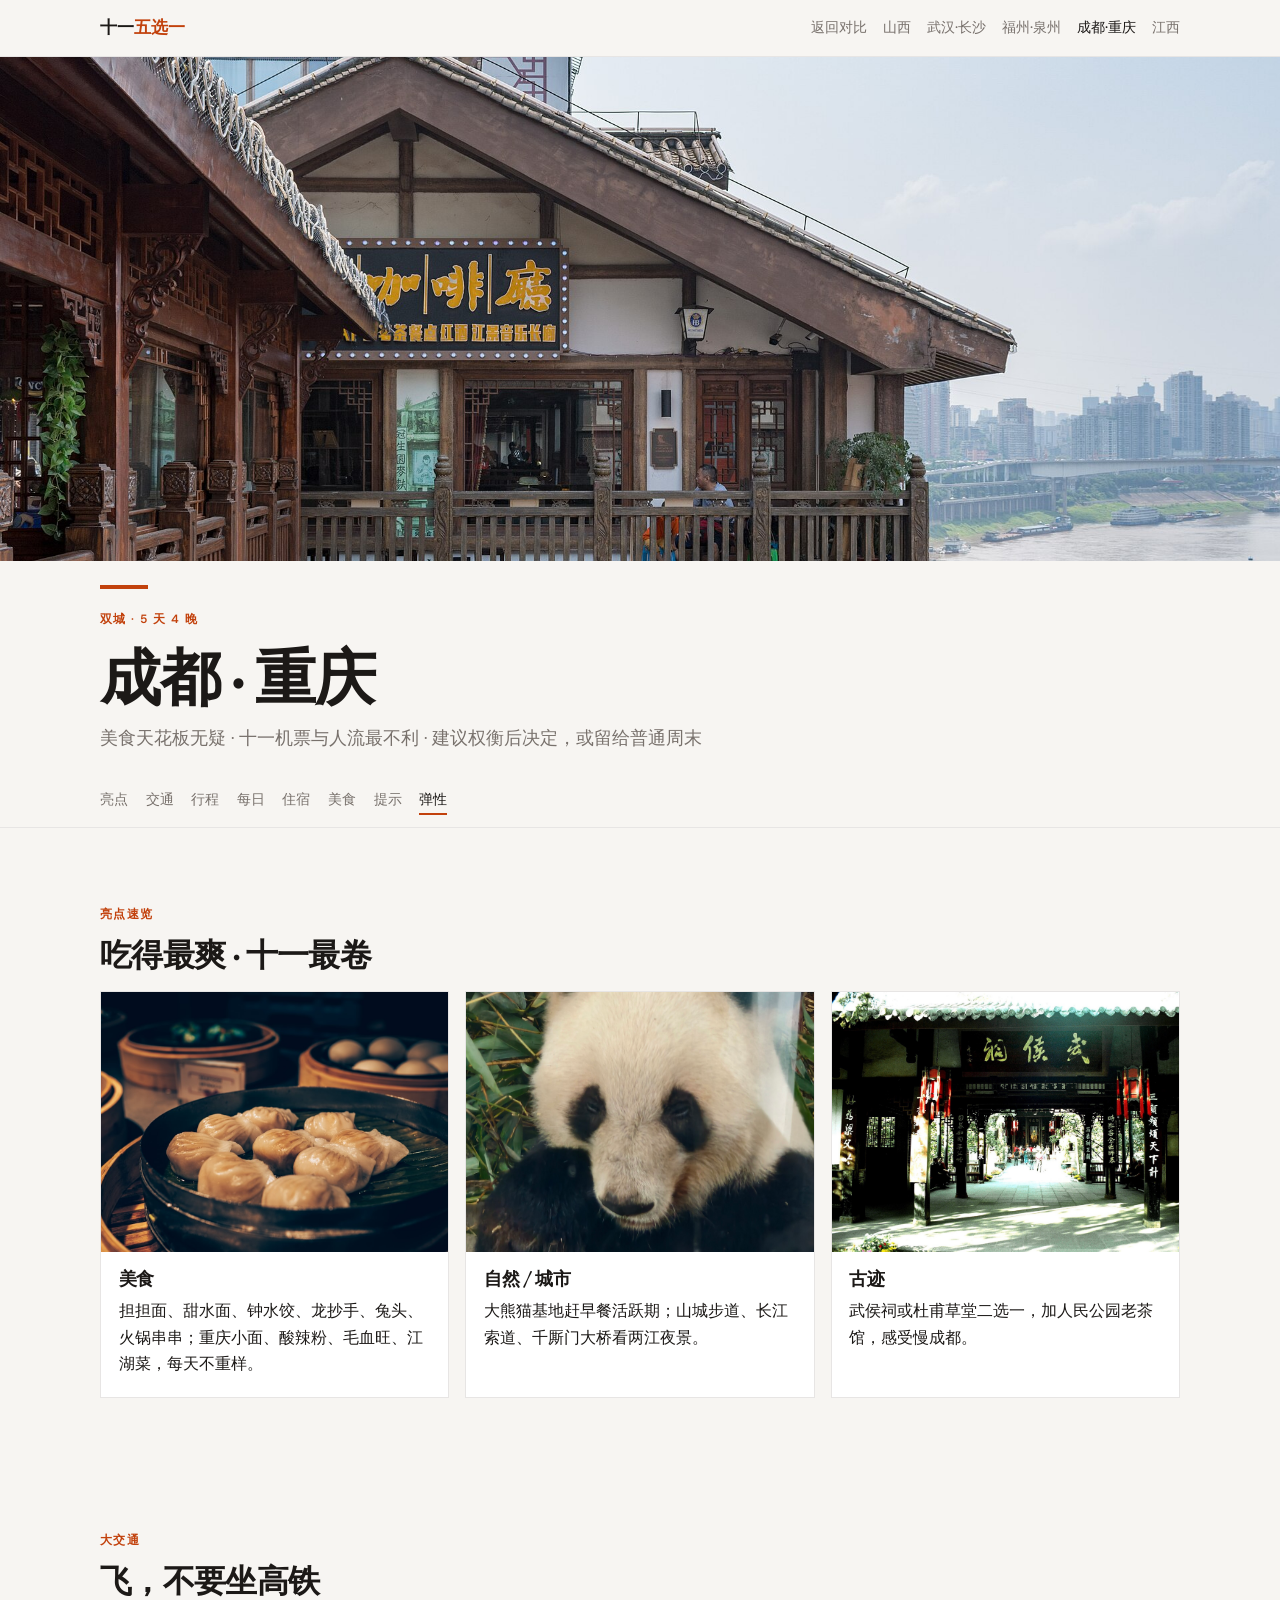
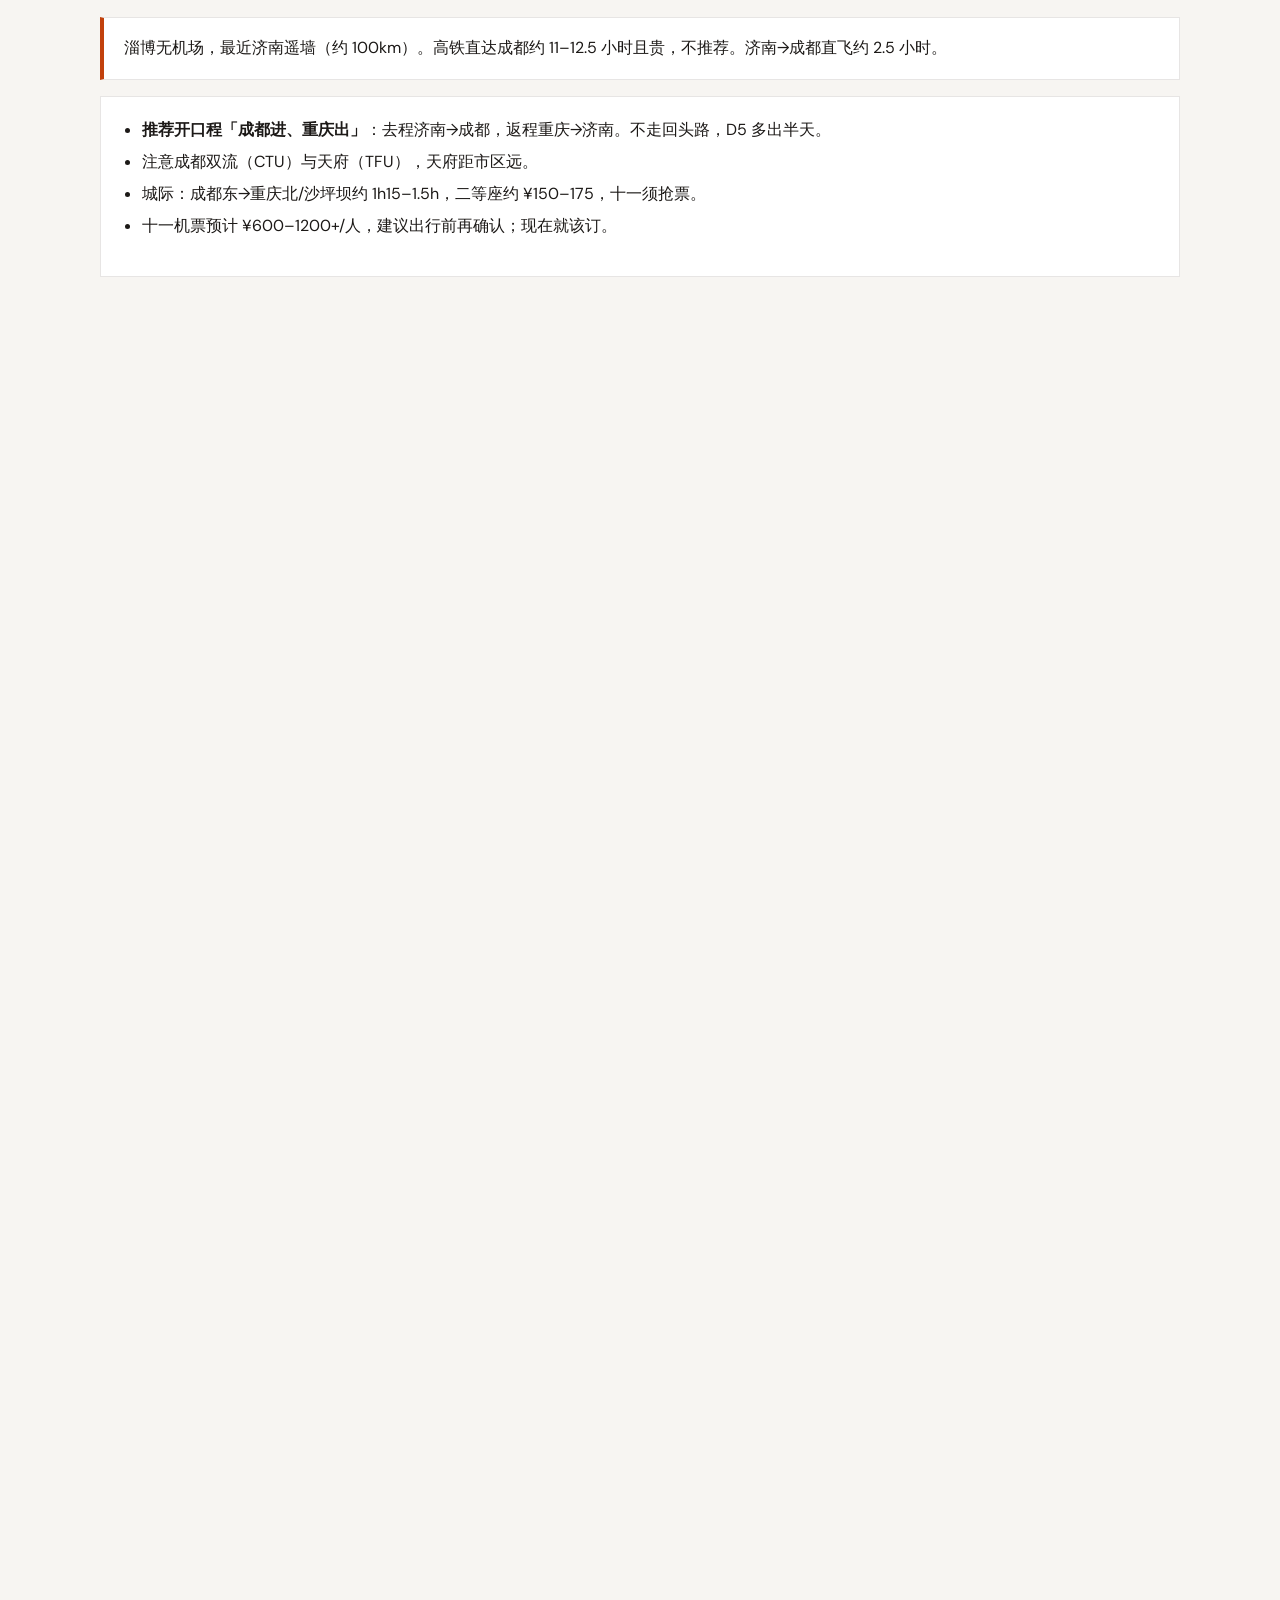
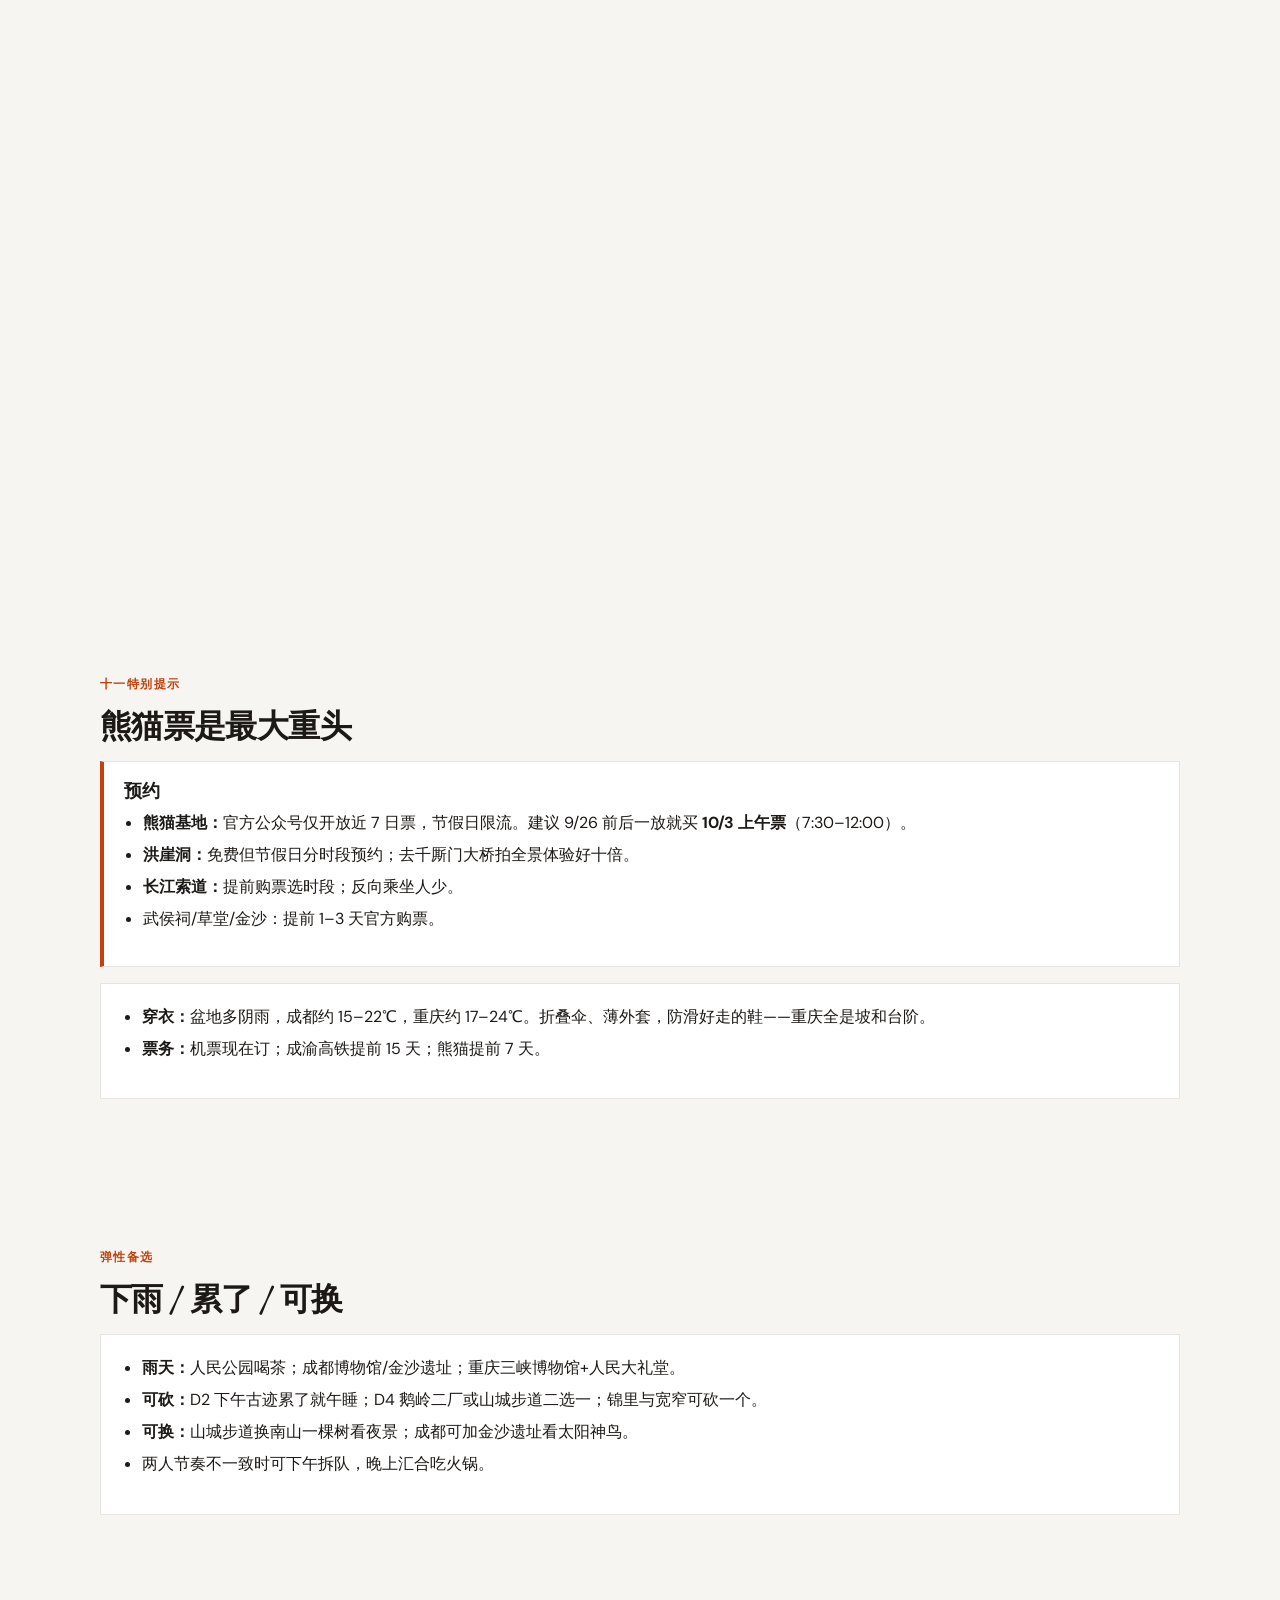
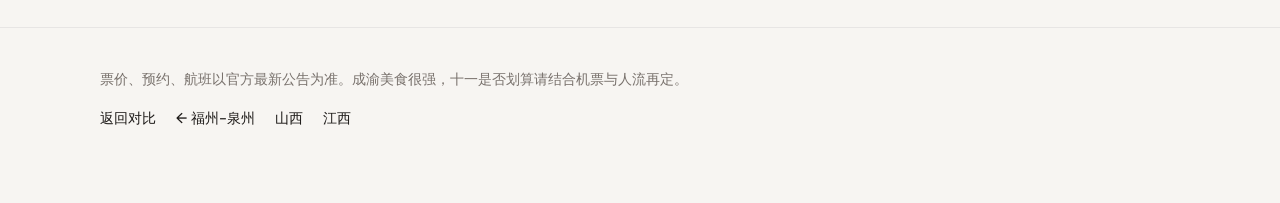
==== commit 0cb6014b: "新增江西（南昌+庐山）第五选项：四选一升级为五选一 - 新增 jiangxi.html 完整攻略页 + 8 张配图（维基共享资源） - 首页打分表/适合谁/入口卡/结论加江西，加权总分 7.6 列第四" ====
--- a/chengdu-chongqing.html
+++ b/chengdu-chongqing.html
@@ -16,13 +16,14 @@
 <body data-theme="chengyu">
   <header class="site-header">
     <div class="site-header__inner">
-      <a class="brand" href="index.html">十一<span>四选一</span></a>
+      <a class="brand" href="index.html">十一<span>五选一</span></a>
       <nav class="nav-links" aria-label="导航">
         <a href="index.html">返回对比</a>
         <a href="shanxi.html">山西</a>
         <a href="wuhan-changsha.html">武汉·长沙</a>
         <a href="fuzhou-quanzhou.html">福州·泉州</a>
         <a href="chengdu-chongqing.html" class="is-active">成都·重庆</a>
+        <a href="jiangxi.html">江西</a>
       </nav>
     </div>
   </header>
@@ -231,6 +232,7 @@
         <a href="index.html">返回对比</a>
         <a href="fuzhou-quanzhou.html">← 福州-泉州</a>
         <a href="shanxi.html">山西</a>
+        <a href="jiangxi.html">江西</a>
       </div>
     </div>
   </footer>
--- a/assets/css/main.css
+++ b/assets/css/main.css
@@ -1,4 +1,4 @@
-/* 2026 十一 · 四选一 — design tokens & layout */
+/* 2026 十一 · 五选一 — design tokens & layout */
 
 :root {
   --bg: #f7f5f2;
@@ -11,6 +11,7 @@
   --accent-wuhan: #0f766e;
   --accent-fujian: #0369a1;
   --accent-chengyu: #c2410c;
+  --accent-jiangxi: #166534;
   --radius: 4px;
   --shadow: 0 12px 40px rgba(28, 25, 23, 0.08);
   --font-display: "Fraunces", "Songti SC", "Noto Serif SC", serif;
@@ -23,6 +24,7 @@
 body[data-theme="wuhan"] { --accent: var(--accent-wuhan); }
 body[data-theme="fujian"] { --accent: var(--accent-fujian); }
 body[data-theme="chengyu"] { --accent: var(--accent-chengyu); }
+body[data-theme="jiangxi"] { --accent: var(--accent-jiangxi); }
 
 *,
 *::before,
@@ -317,7 +319,7 @@
 }
 
 @media (min-width: 960px) {
-  .dest-grid { grid-template-columns: repeat(4, 1fr); }
+  .dest-grid { grid-template-columns: repeat(auto-fit, minmax(190px, 1fr)); }
 }
 
 .fit-card {
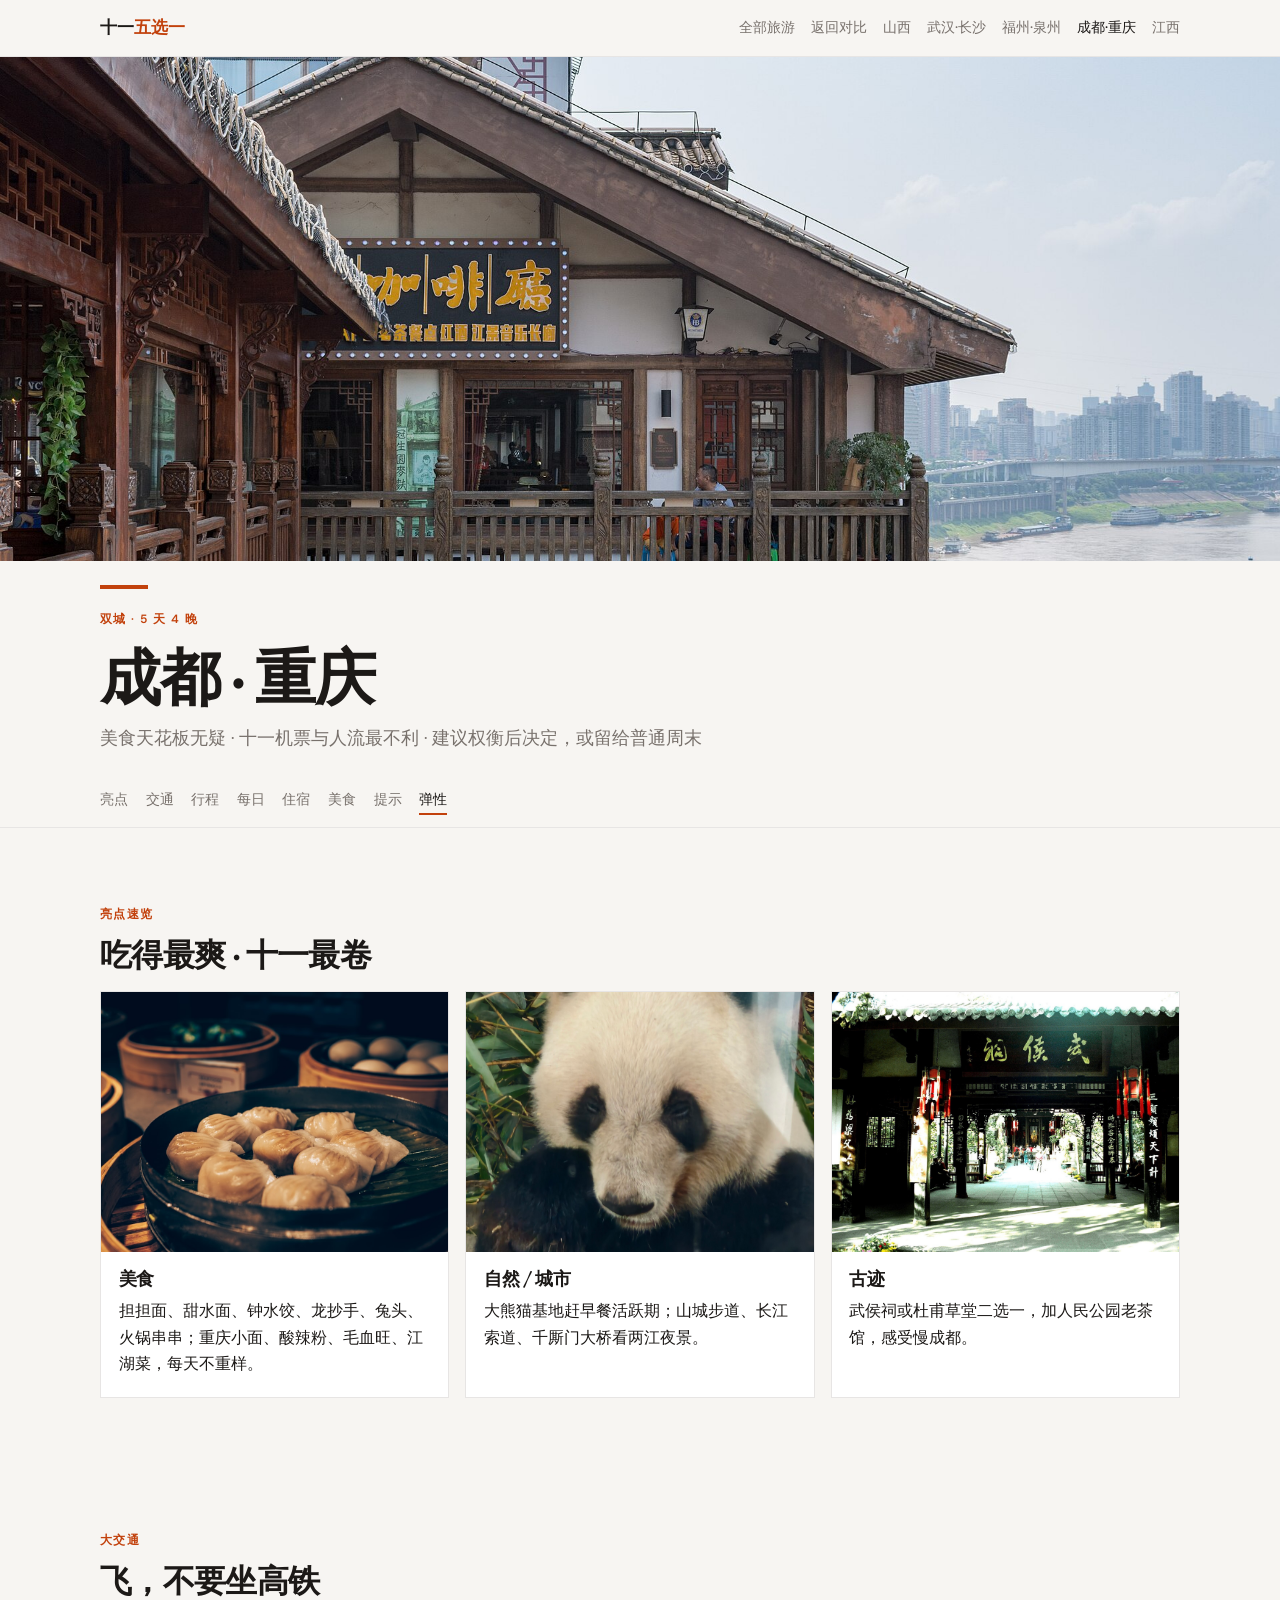
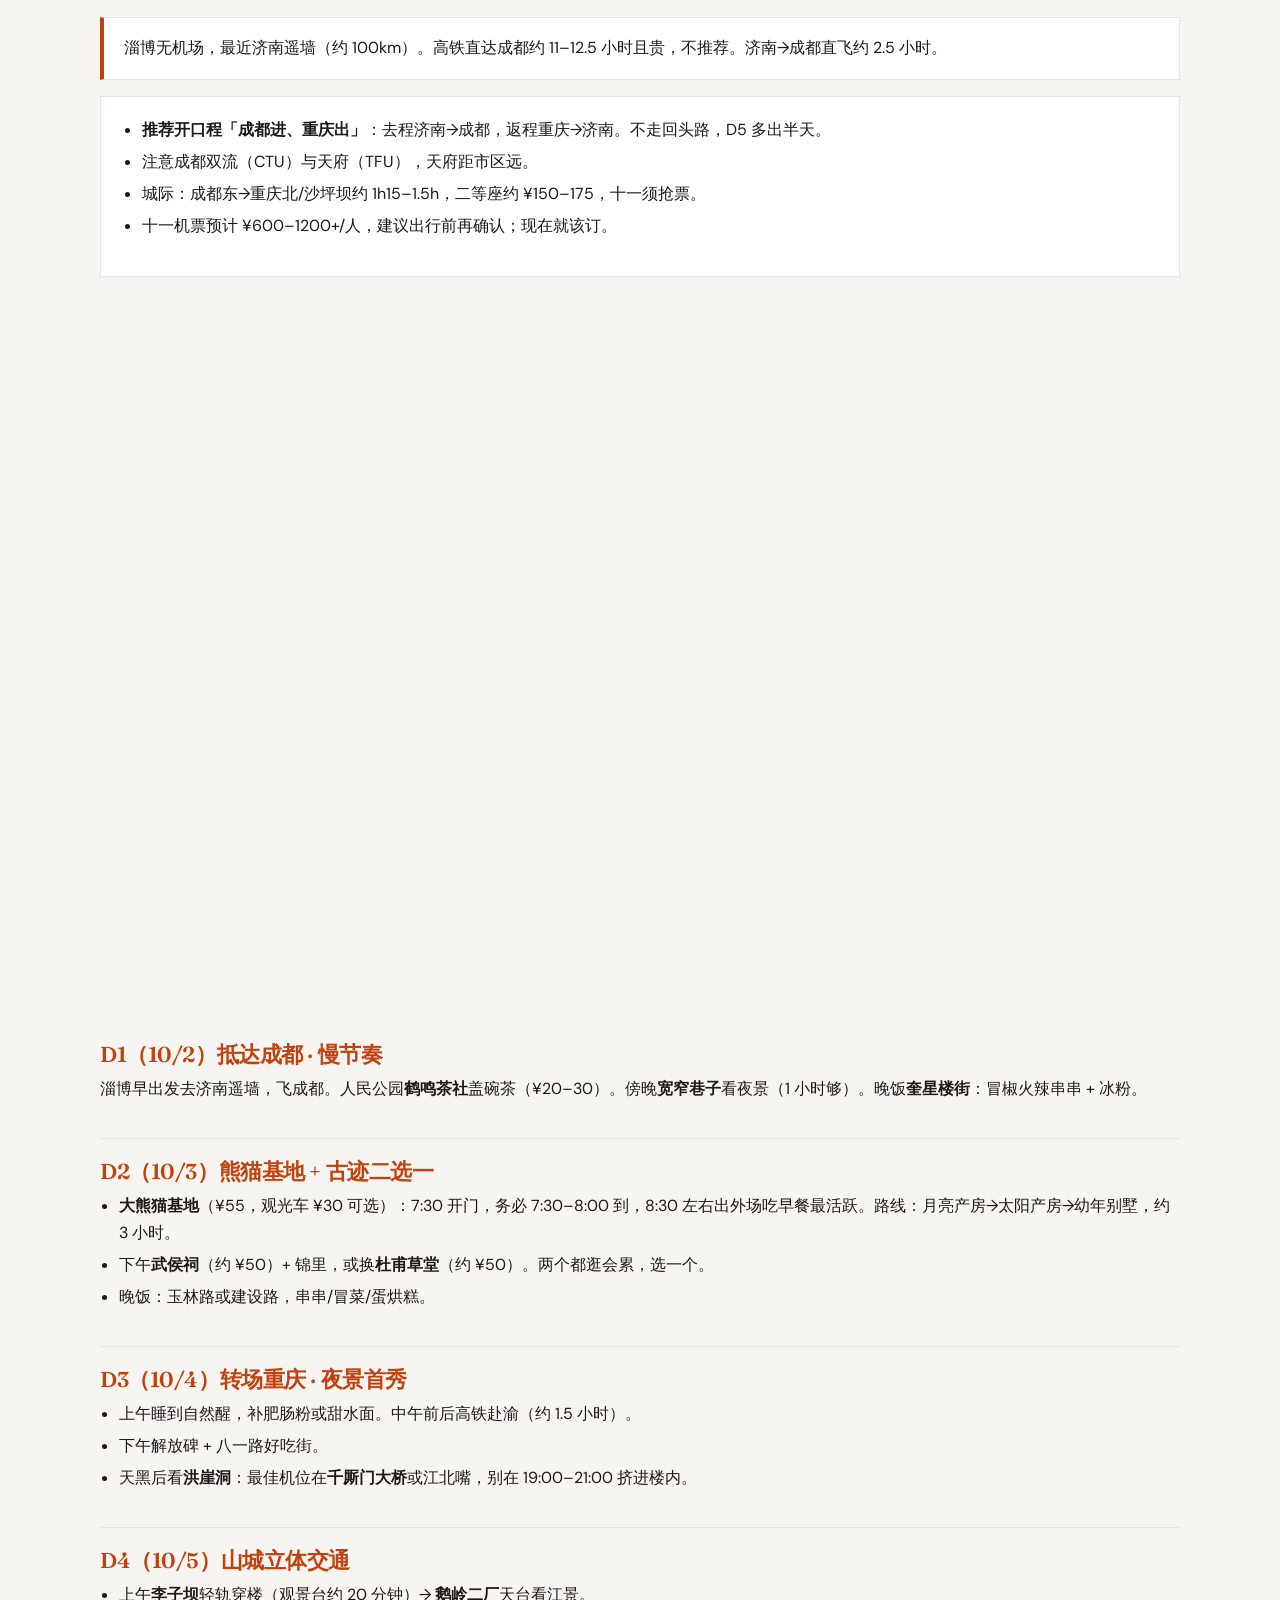
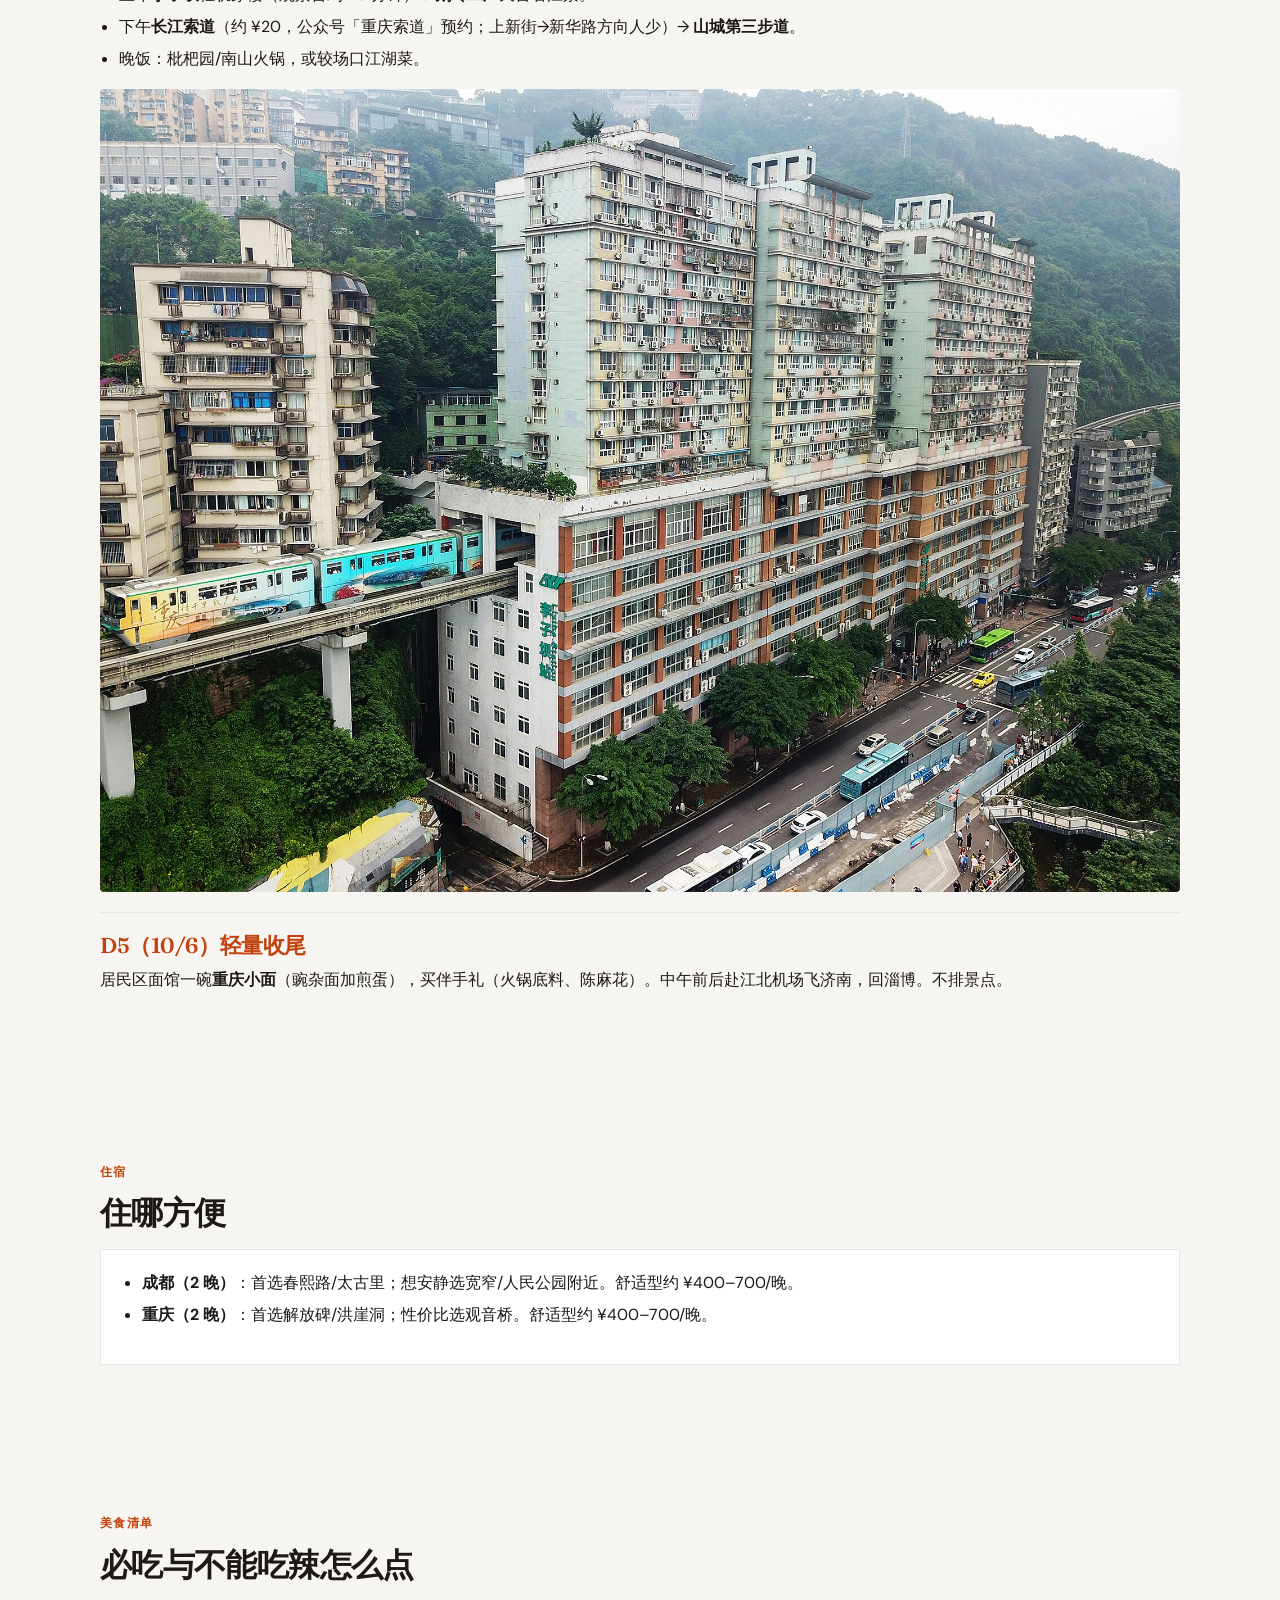
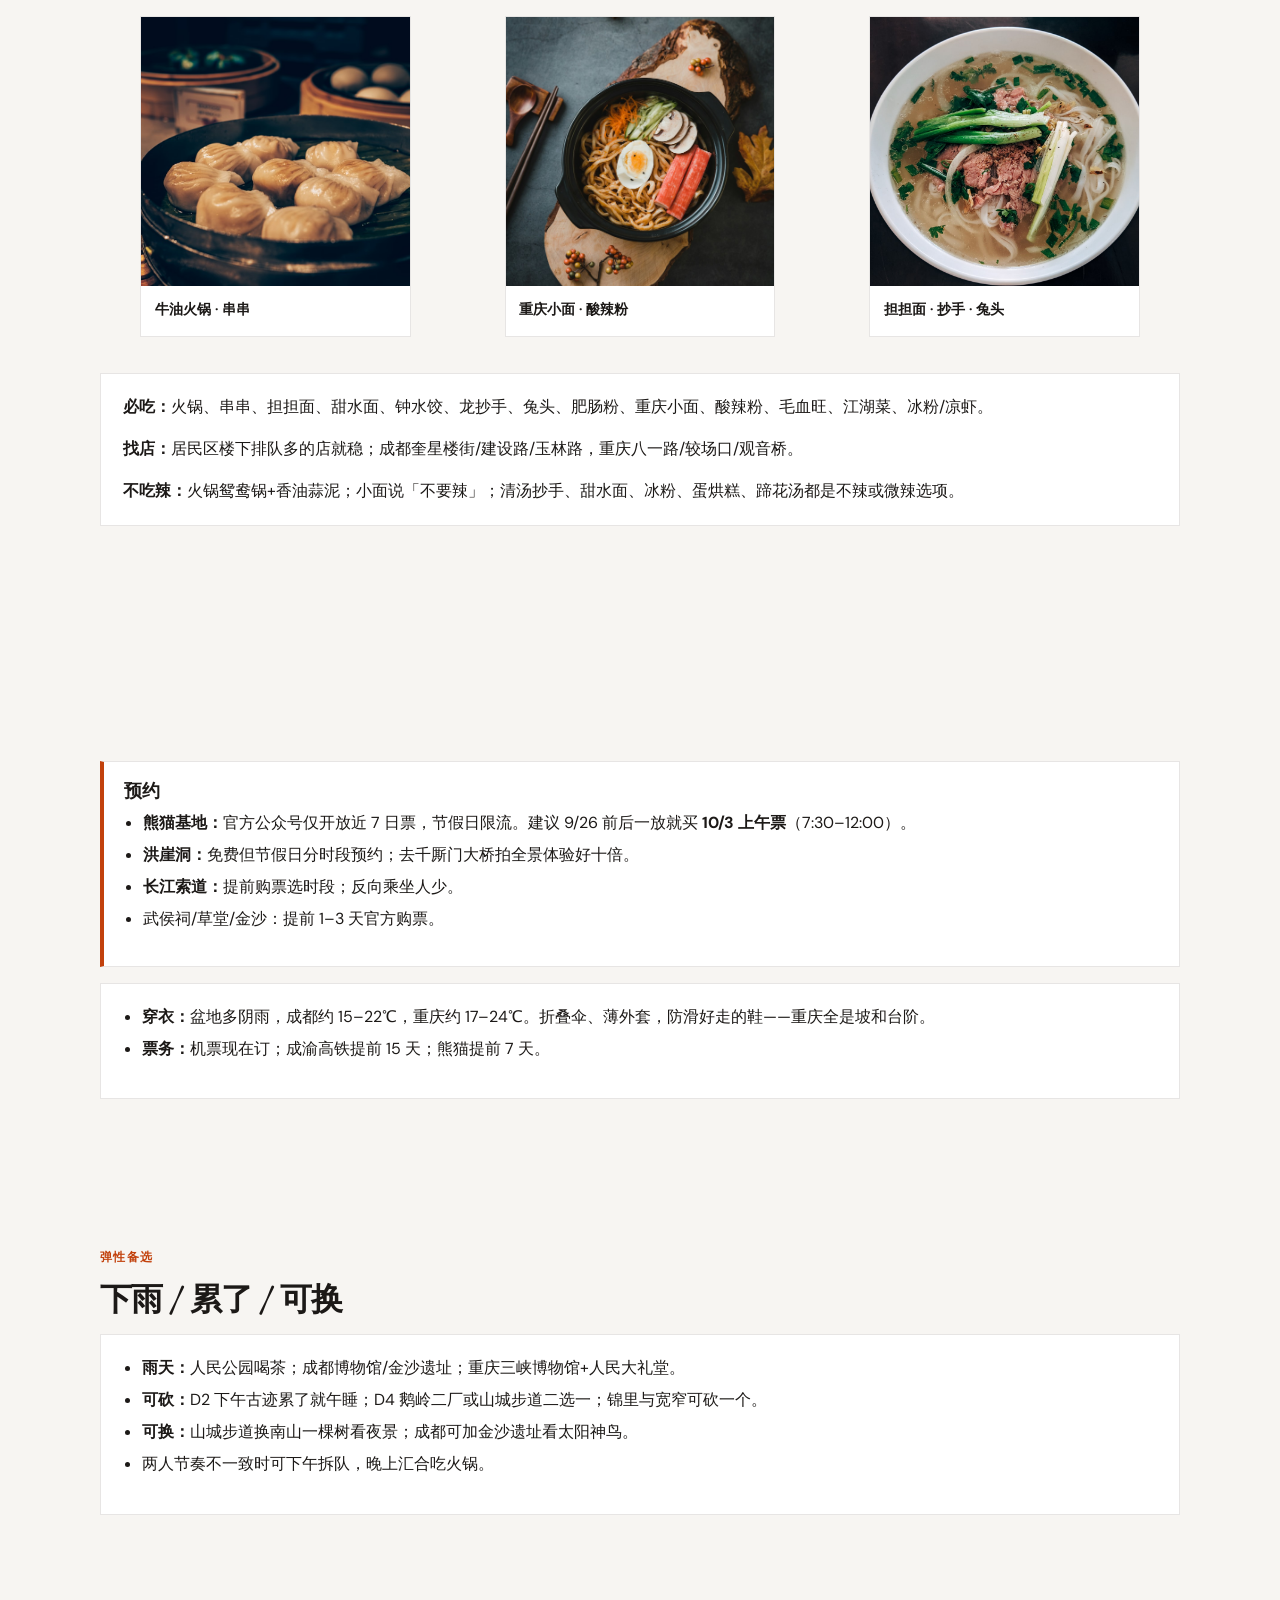
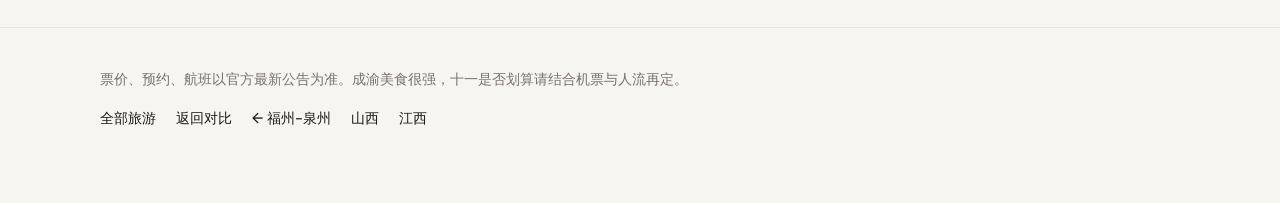
==== commit 89f5e6ed: "新增国庆云南二选一（大理+沙溪/腾冲），首页改为旅游总入口 - index.html 改为旅游合集入口，原五选一 hub 移至 shiyi-5x1.html - 新增 yunnan.html 对比页 " ====
--- a/chengdu-chongqing.html
+++ b/chengdu-chongqing.html
@@ -16,9 +16,10 @@
 <body data-theme="chengyu">
   <header class="site-header">
     <div class="site-header__inner">
-      <a class="brand" href="index.html">十一<span>五选一</span></a>
+      <a class="brand" href="shiyi-5x1.html">十一<span>五选一</span></a>
       <nav class="nav-links" aria-label="导航">
-        <a href="index.html">返回对比</a>
+        <a href="index.html">全部旅游</a>
+        <a href="shiyi-5x1.html">返回对比</a>
         <a href="shanxi.html">山西</a>
         <a href="wuhan-changsha.html">武汉·长沙</a>
         <a href="fuzhou-quanzhou.html">福州·泉州</a>
@@ -229,7 +230,8 @@
     <div class="container">
       <p>票价、预约、航班以官方最新公告为准。成渝美食很强，十一是否划算请结合机票与人流再定。</p>
       <div class="site-footer__links">
-        <a href="index.html">返回对比</a>
+        <a href="index.html">全部旅游</a>
+        <a href="shiyi-5x1.html">返回对比</a>
         <a href="fuzhou-quanzhou.html">← 福州-泉州</a>
         <a href="shanxi.html">山西</a>
         <a href="jiangxi.html">江西</a>
--- a/assets/css/main.css
+++ b/assets/css/main.css
@@ -12,6 +12,10 @@
   --accent-fujian: #0369a1;
   --accent-chengyu: #c2410c;
   --accent-jiangxi: #166534;
+  --accent-korea: #be123c;
+  --accent-yunnan: #15803d;
+  --accent-yunnan-dali: #0e7490;
+  --accent-yunnan-tengchong: #a16207;
   --radius: 4px;
   --shadow: 0 12px 40px rgba(28, 25, 23, 0.08);
   --font-display: "Fraunces", "Songti SC", "Noto Serif SC", serif;
@@ -25,6 +29,10 @@
 body[data-theme="fujian"] { --accent: var(--accent-fujian); }
 body[data-theme="chengyu"] { --accent: var(--accent-chengyu); }
 body[data-theme="jiangxi"] { --accent: var(--accent-jiangxi); }
+body[data-theme="korea"] { --accent: var(--accent-korea); }
+body[data-theme="yunnan"] { --accent: var(--accent-yunnan); }
+body[data-theme="yunnan-dali"] { --accent: var(--accent-yunnan-dali); }
+body[data-theme="yunnan-tengchong"] { --accent: var(--accent-yunnan-tengchong); }
 
 *,
 *::before,
@@ -689,6 +697,48 @@
   color: var(--accent);
 }
 
+/* Day route maps (Leaflet) */
+.day-map {
+  height: 300px;
+  border: 1px solid var(--line);
+  border-radius: var(--radius);
+  margin-top: 0.75rem;
+  background: #e8e4df;
+}
+
+@media (min-width: 800px) {
+  .day-map { height: 340px; }
+}
+
+.map-pin {
+  background: none;
+  border: none;
+}
+
+.map-pin span {
+  display: flex;
+  align-items: center;
+  justify-content: center;
+  width: 26px;
+  height: 26px;
+  border-radius: 50%;
+  background: var(--accent);
+  color: #fff;
+  font: 700 13px/1 var(--font-body);
+  border: 2px solid #fff;
+  box-shadow: 0 1px 4px rgba(0, 0, 0, 0.35);
+}
+
+.map-pin--opt span {
+  background: #9ca3af;
+}
+
+.map-caption {
+  font-size: 0.85rem;
+  color: var(--muted);
+  margin: 0.4rem 0 0;
+}
+
 /* Reveal motion */
 .reveal {
   opacity: 0;
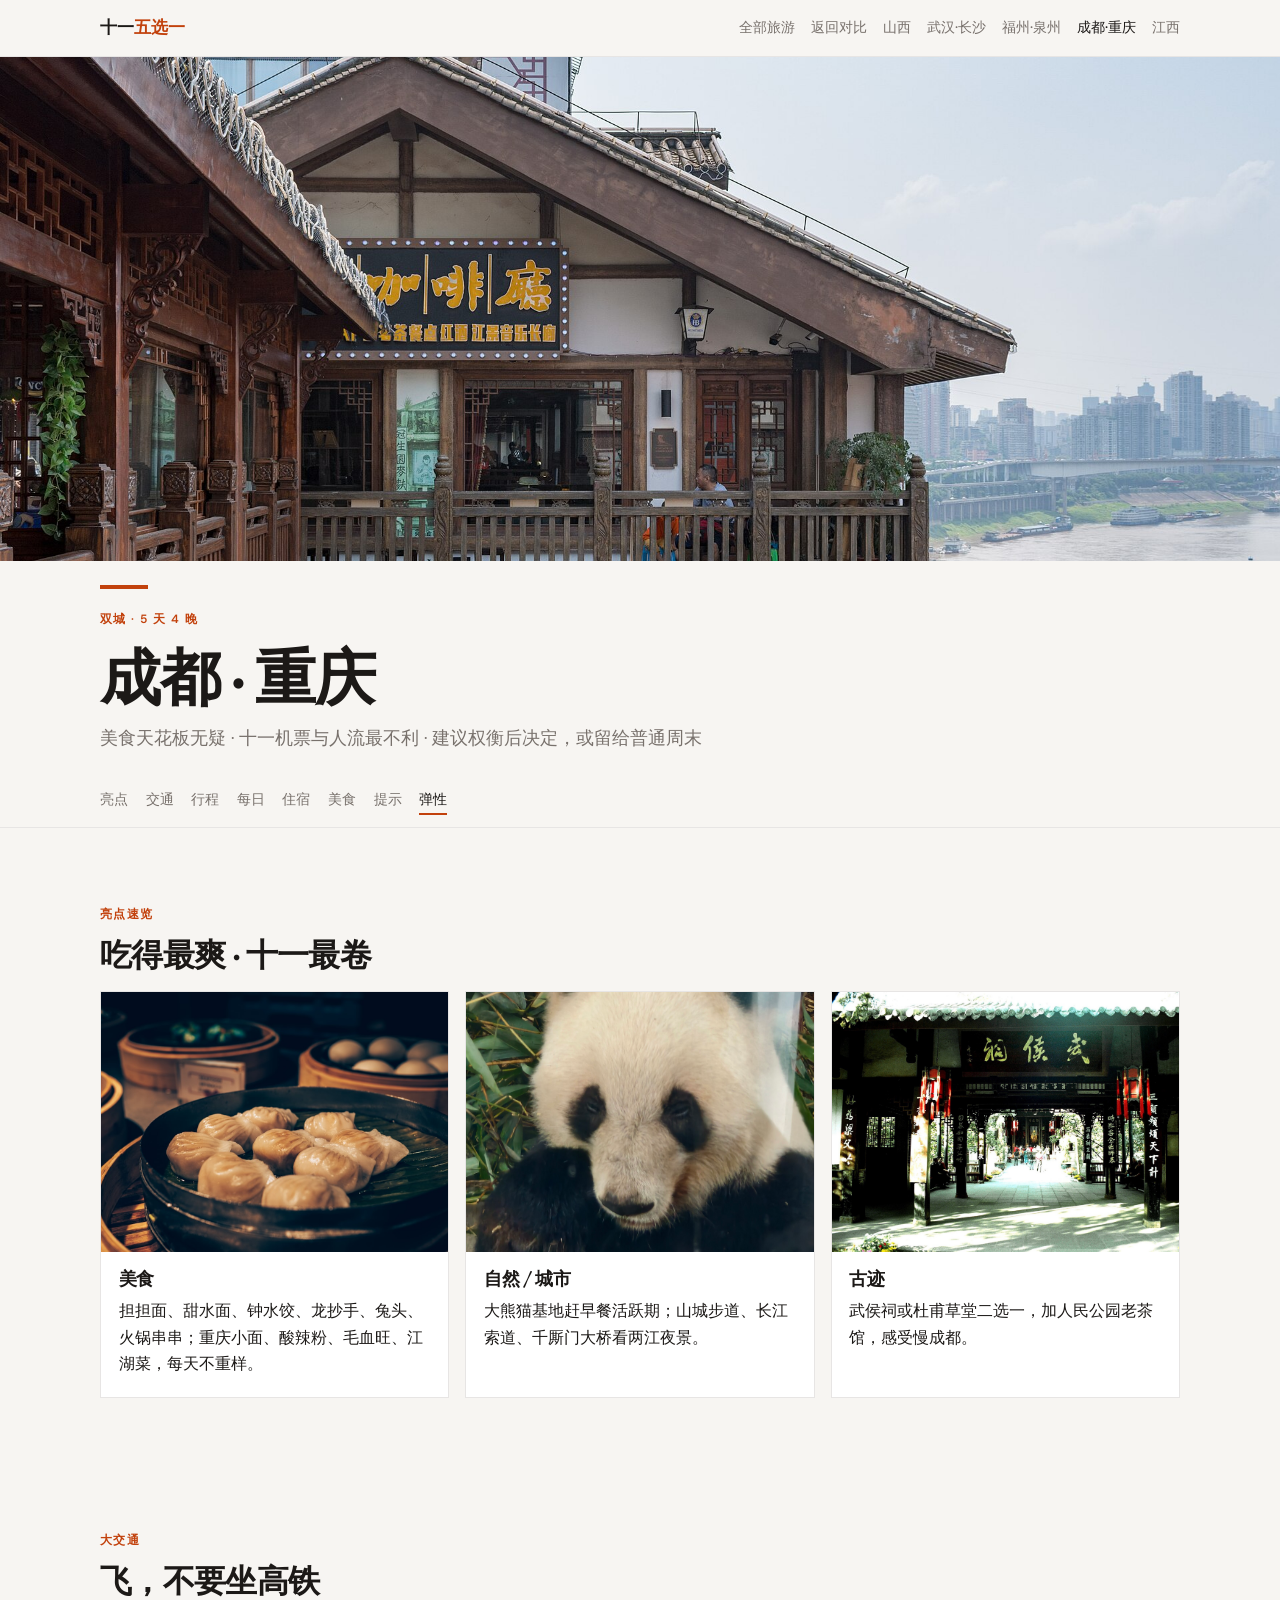
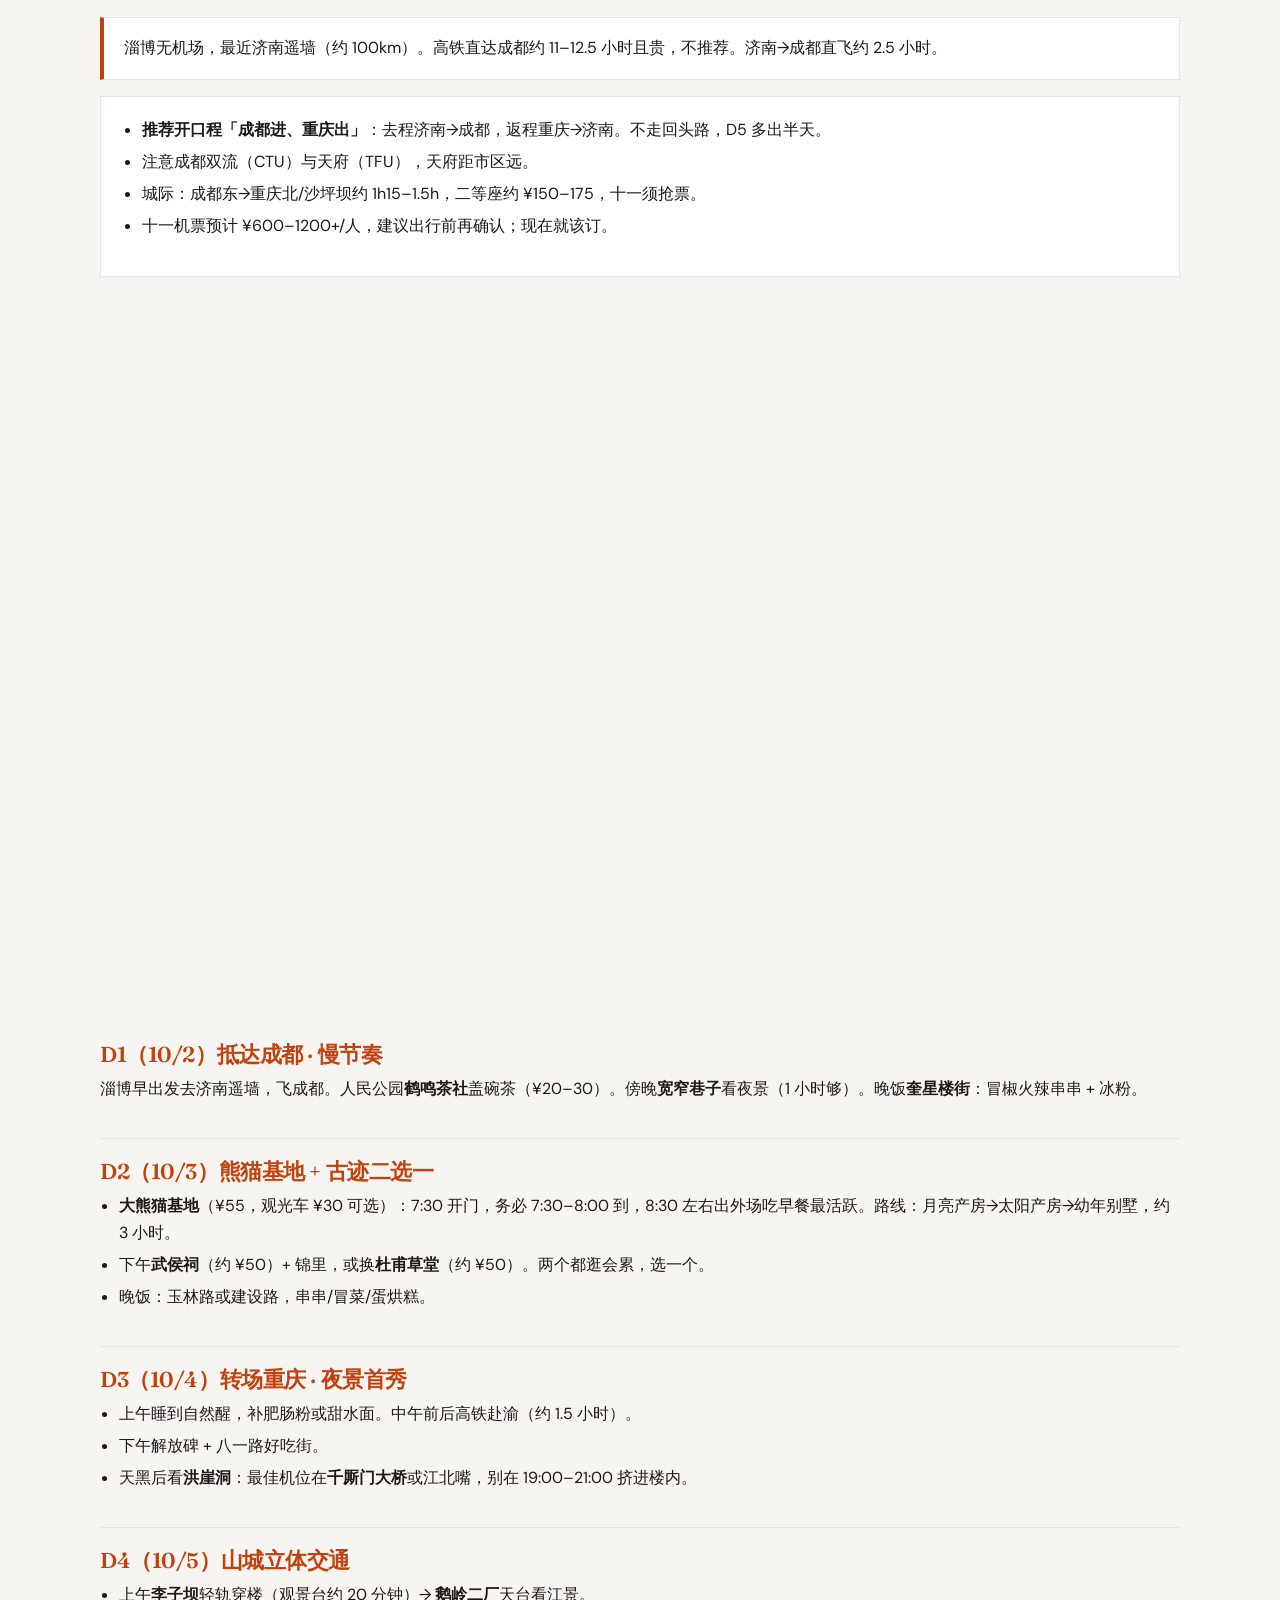
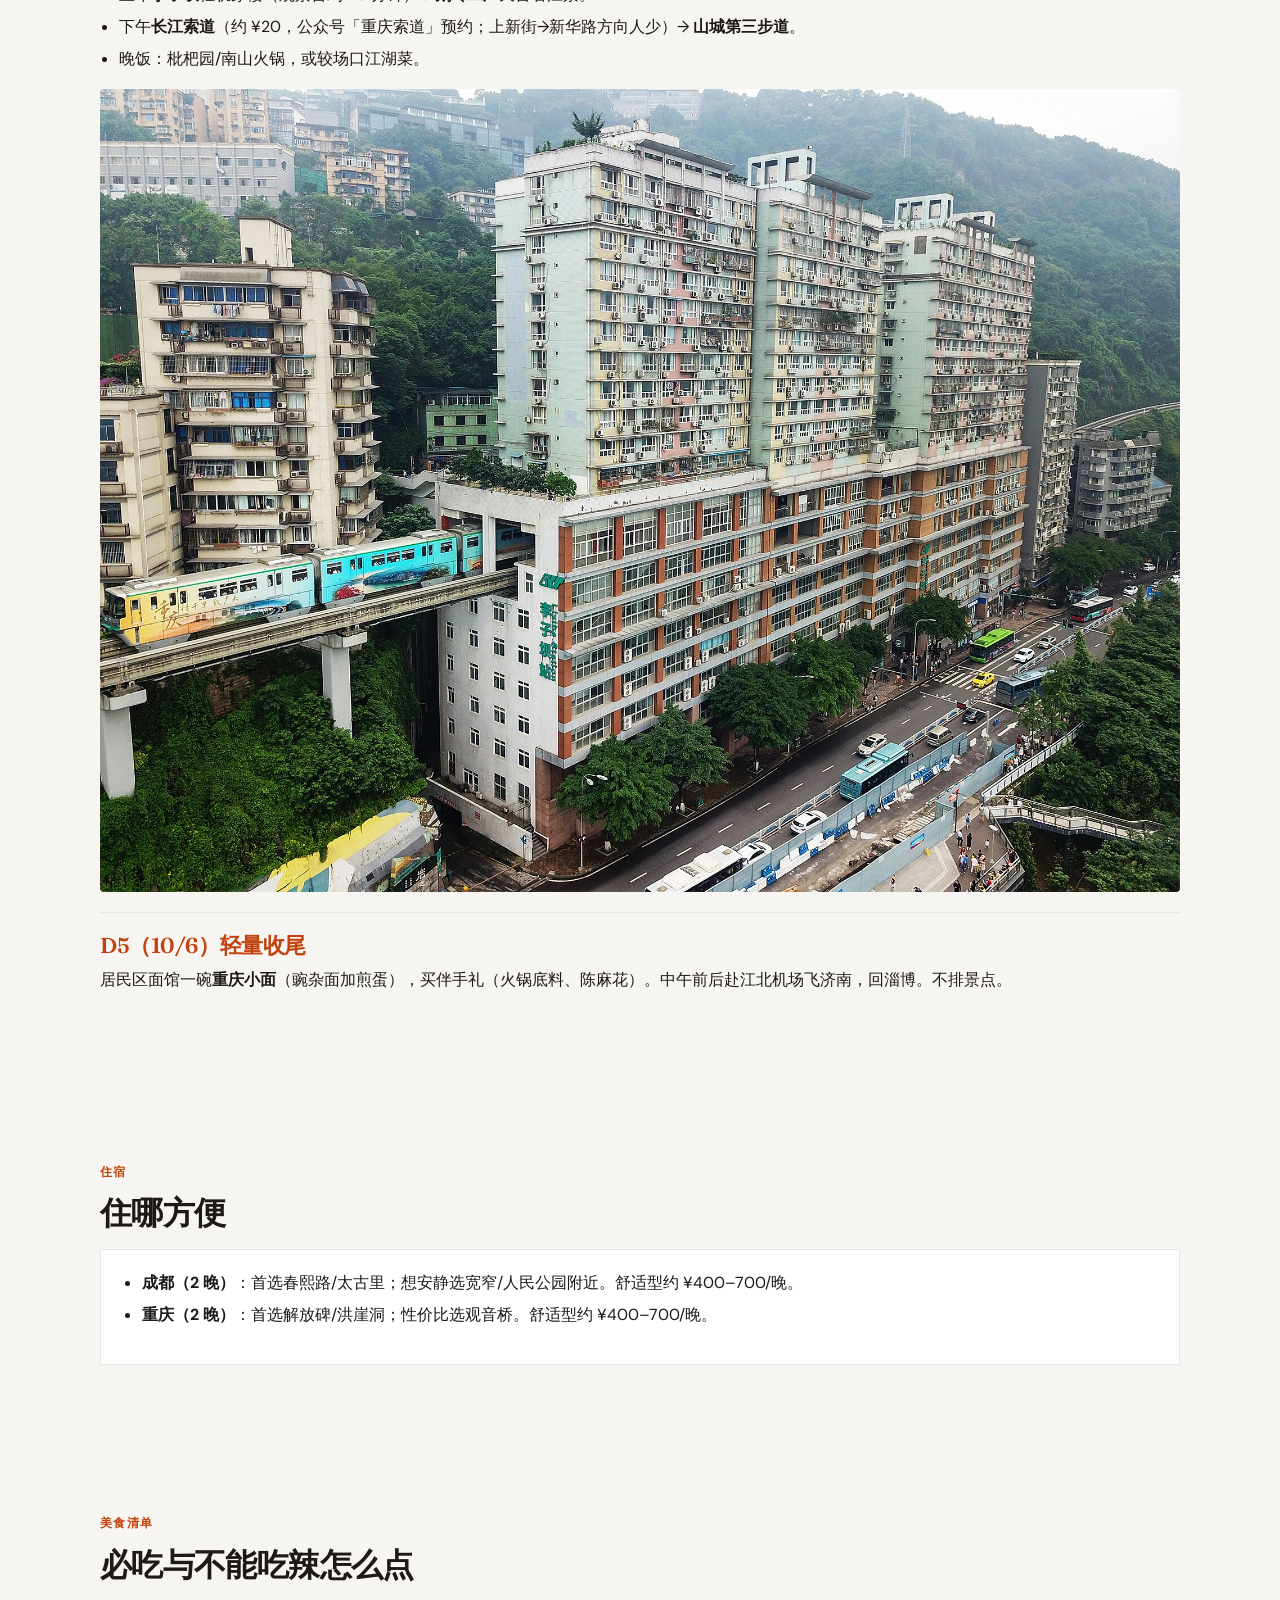
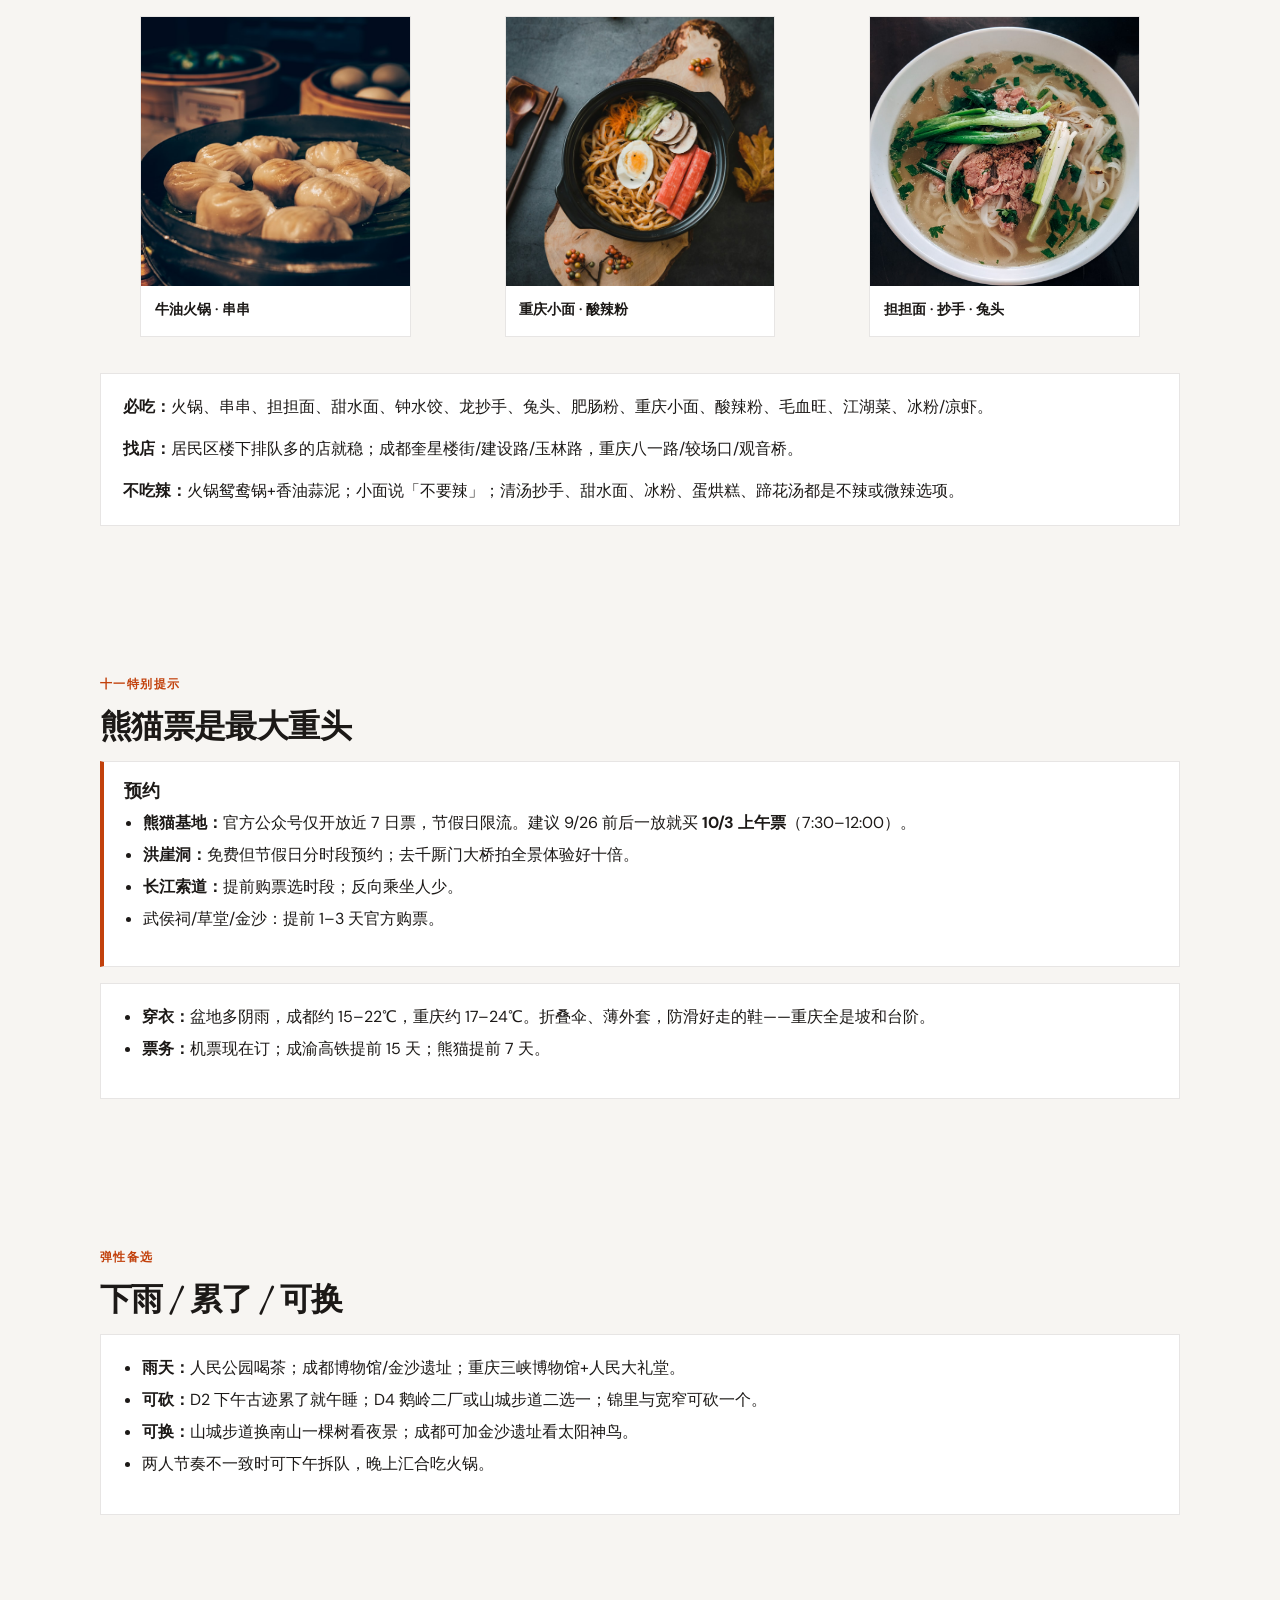
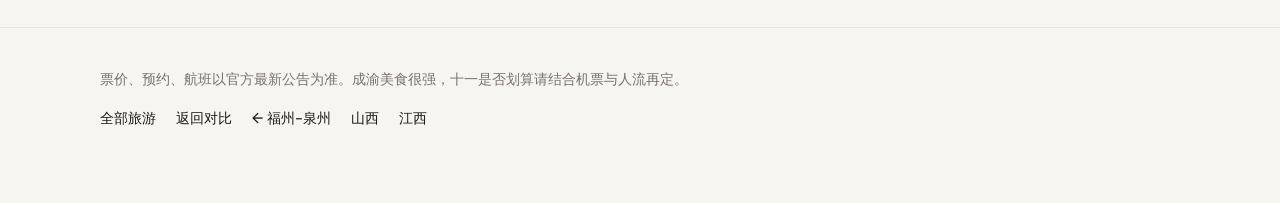
==== commit 76bd104c: "站内链接全部改为无 .html 后缀的干净网址（配合 nginx $uri.html 回退） Co-Authored-By: Claude <noreply@anthropic.com>" ====
--- a/chengdu-chongqing.html
+++ b/chengdu-chongqing.html
@@ -16,15 +16,15 @@
 <body data-theme="chengyu">
   <header class="site-header">
     <div class="site-header__inner">
-      <a class="brand" href="shiyi-5x1.html">十一<span>五选一</span></a>
+      <a class="brand" href="shiyi-5x1">十一<span>五选一</span></a>
       <nav class="nav-links" aria-label="导航">
-        <a href="index.html">全部旅游</a>
-        <a href="shiyi-5x1.html">返回对比</a>
-        <a href="shanxi.html">山西</a>
-        <a href="wuhan-changsha.html">武汉·长沙</a>
-        <a href="fuzhou-quanzhou.html">福州·泉州</a>
-        <a href="chengdu-chongqing.html" class="is-active">成都·重庆</a>
-        <a href="jiangxi.html">江西</a>
+        <a href="./">全部旅游</a>
+        <a href="shiyi-5x1">返回对比</a>
+        <a href="shanxi">山西</a>
+        <a href="wuhan-changsha">武汉·长沙</a>
+        <a href="fuzhou-quanzhou">福州·泉州</a>
+        <a href="chengdu-chongqing" class="is-active">成都·重庆</a>
+        <a href="jiangxi">江西</a>
       </nav>
     </div>
   </header>
@@ -230,11 +230,11 @@
     <div class="container">
       <p>票价、预约、航班以官方最新公告为准。成渝美食很强，十一是否划算请结合机票与人流再定。</p>
       <div class="site-footer__links">
-        <a href="index.html">全部旅游</a>
-        <a href="shiyi-5x1.html">返回对比</a>
-        <a href="fuzhou-quanzhou.html">← 福州-泉州</a>
-        <a href="shanxi.html">山西</a>
-        <a href="jiangxi.html">江西</a>
+        <a href="./">全部旅游</a>
+        <a href="shiyi-5x1">返回对比</a>
+        <a href="fuzhou-quanzhou">← 福州-泉州</a>
+        <a href="shanxi">山西</a>
+        <a href="jiangxi">江西</a>
       </div>
     </div>
   </footer>
